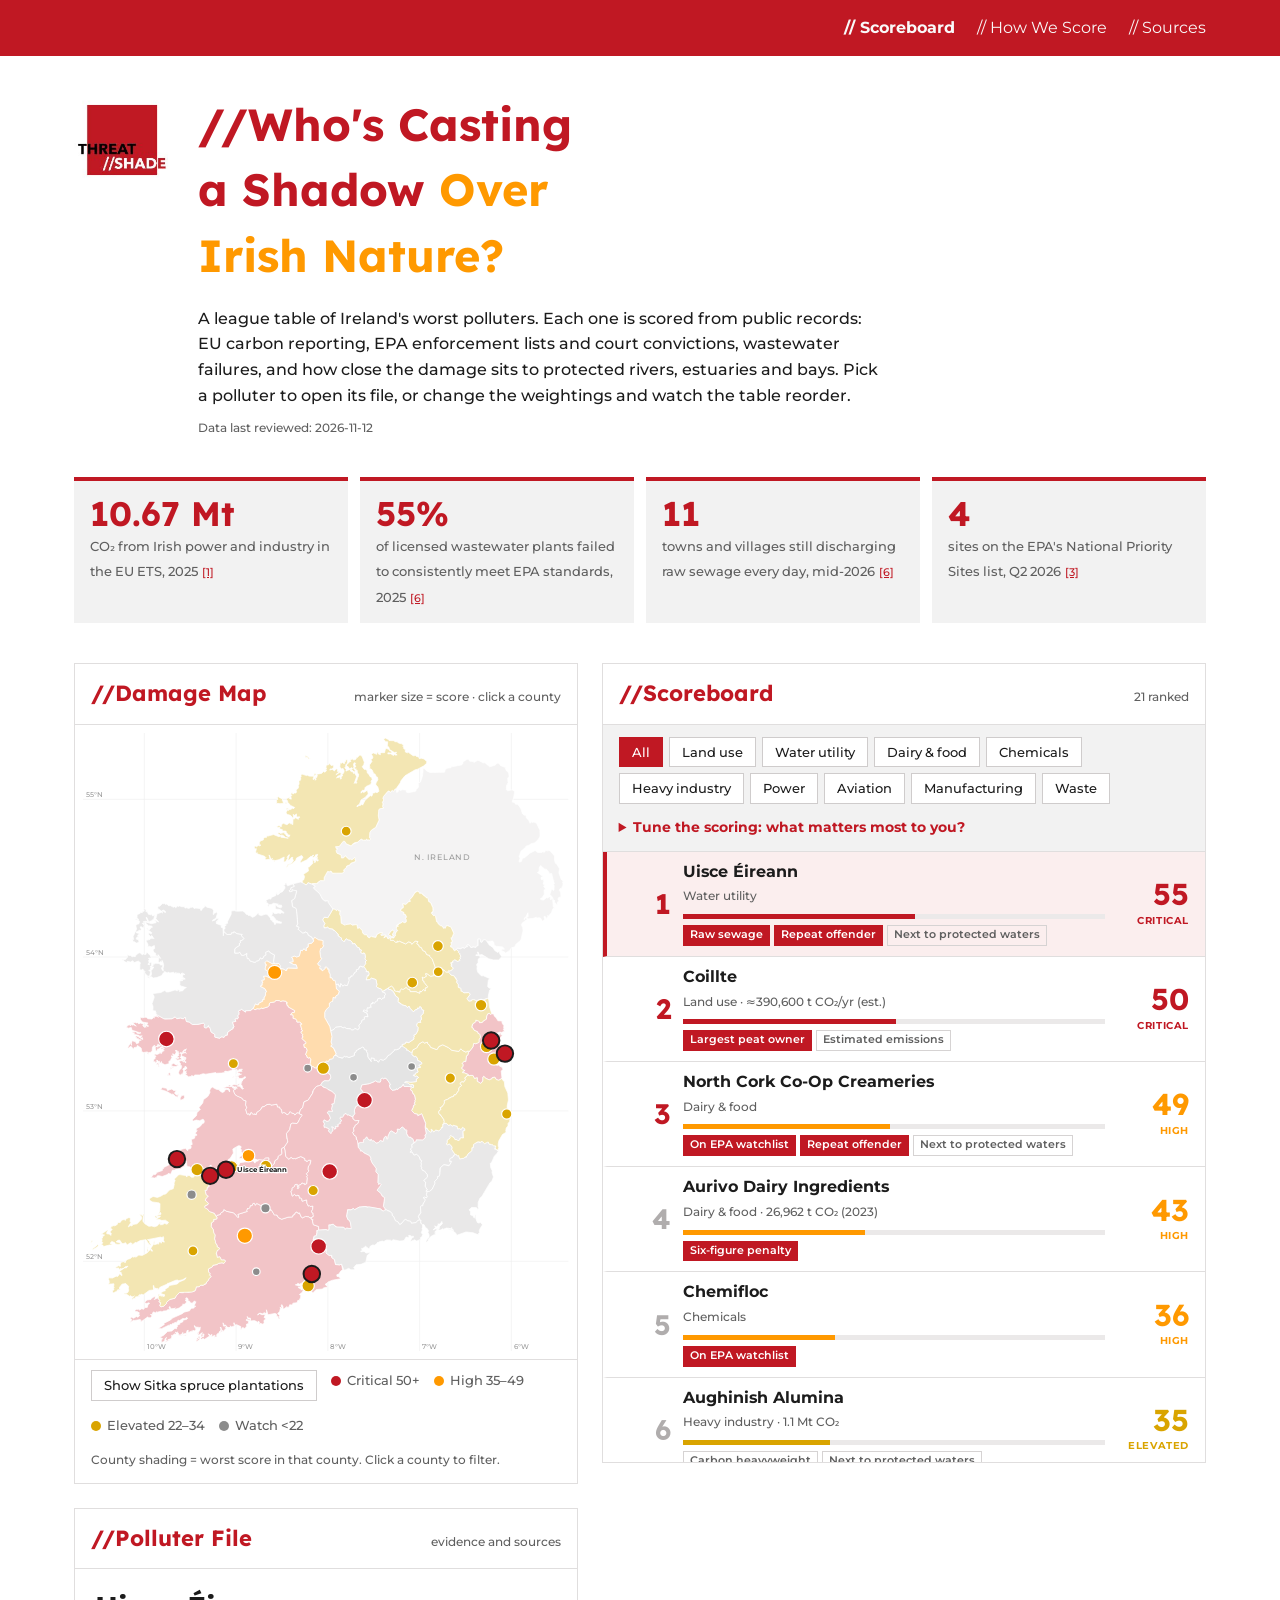
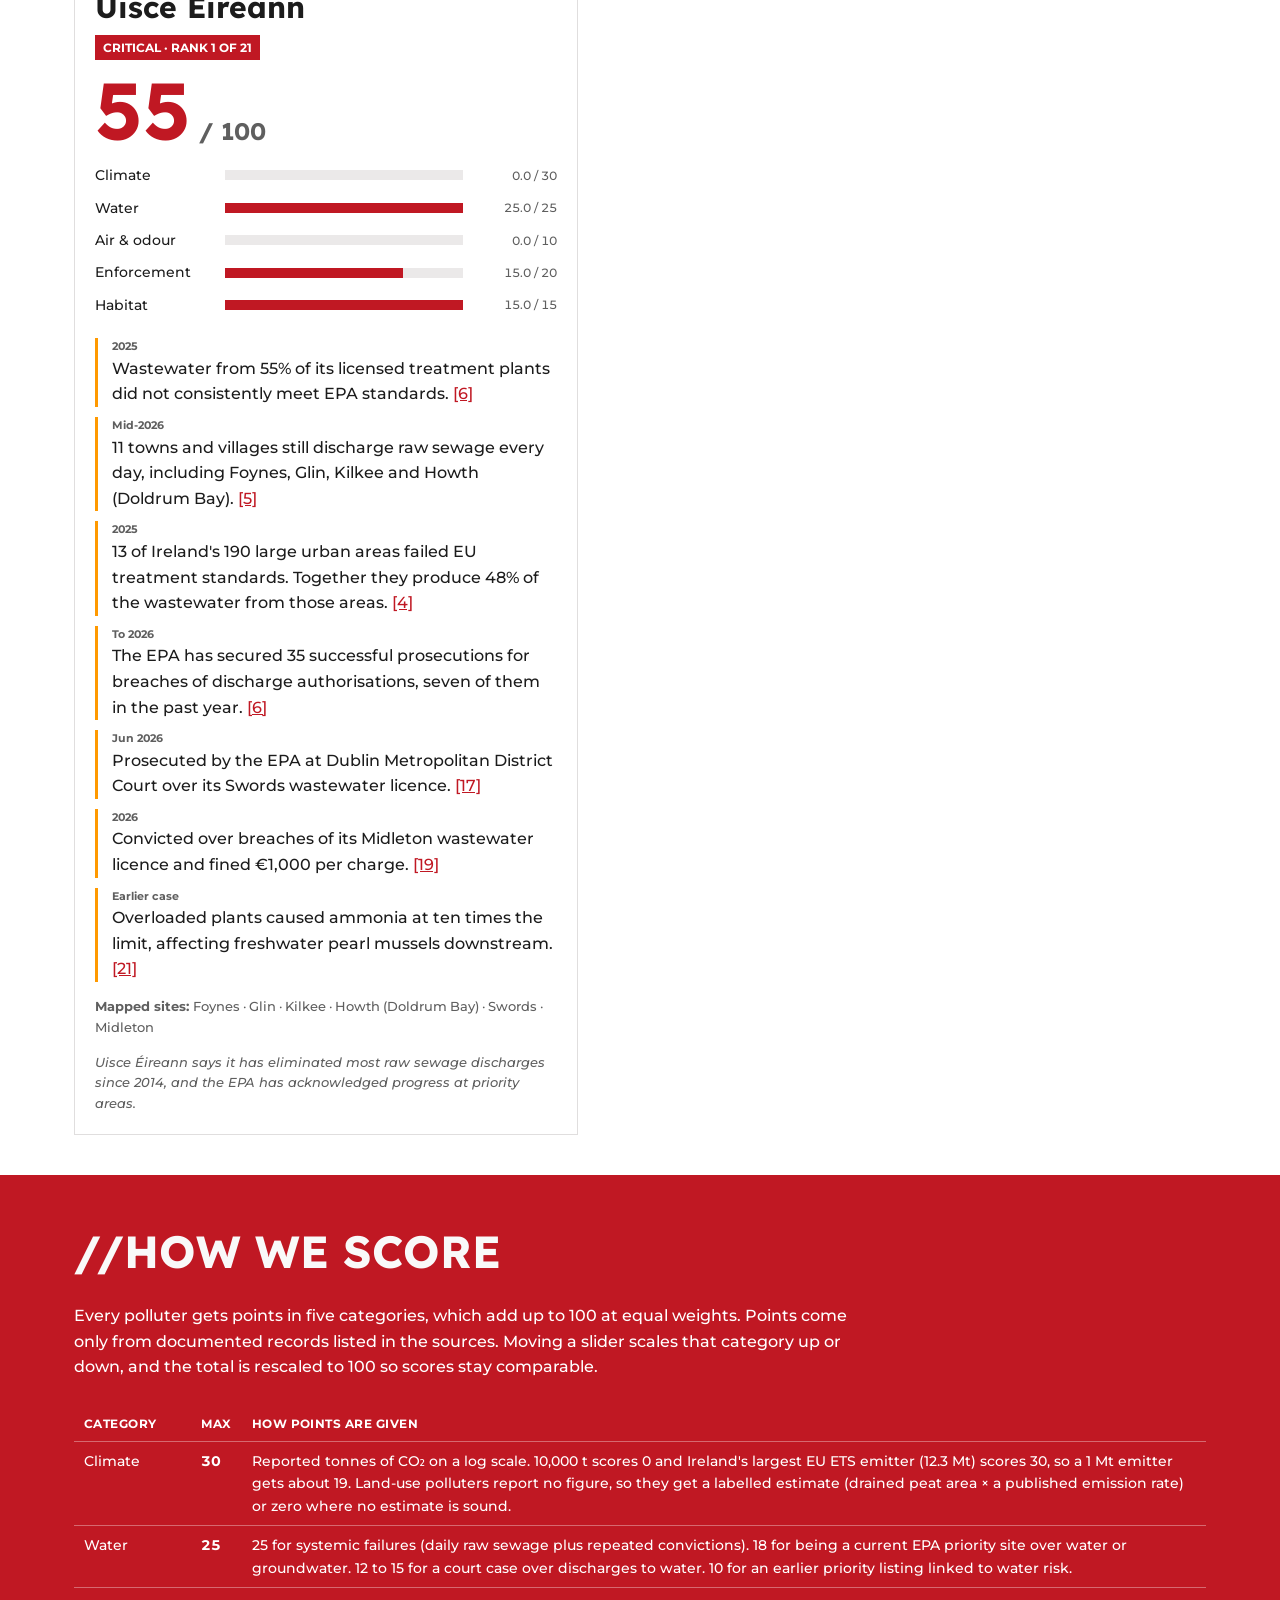
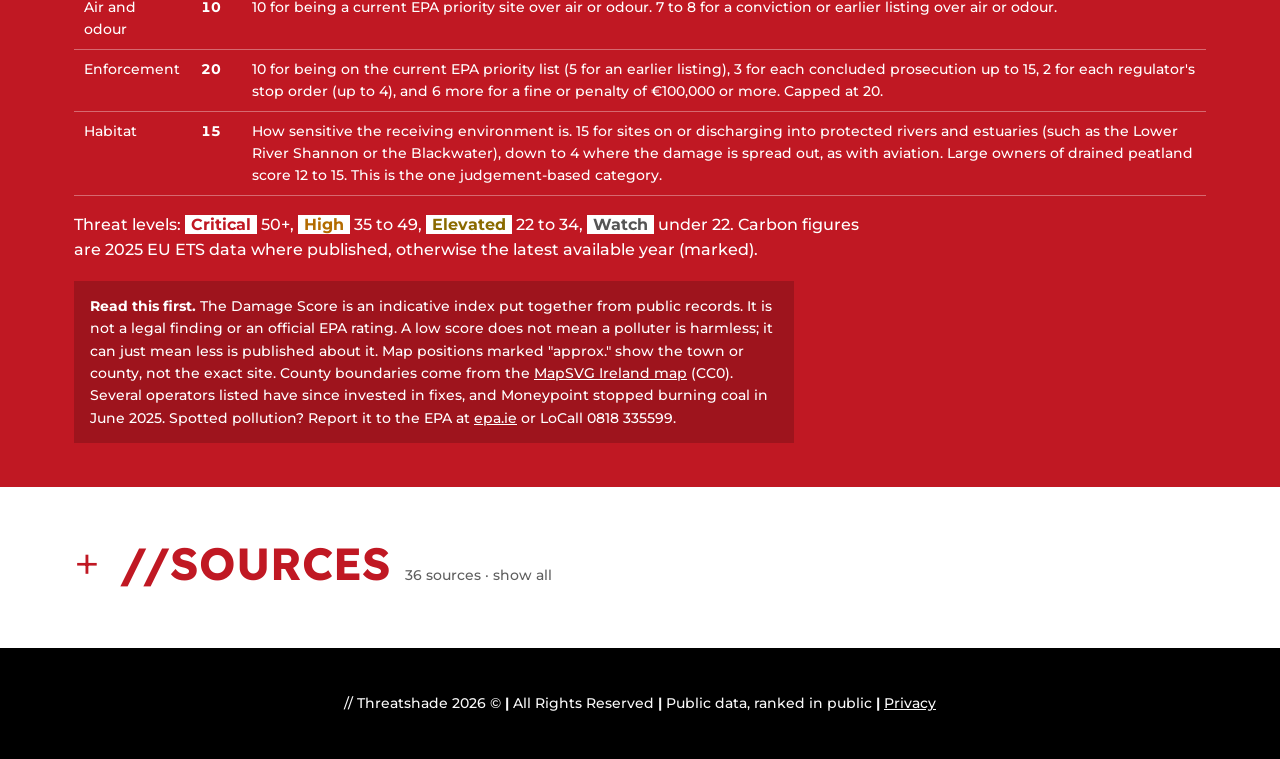
==== site/index.html @ 8ef2bd40 "Add a privacy page and record GitHub security settings privacy.html explains that the site uses no c" ====
<!DOCTYPE html>
<html lang="en">
<head>
<meta charset="utf-8">
<meta name="viewport" content="width=device-width, initial-scale=1">
<title>Threatshade Polluter Scoreboard</title>
<meta name="description" content="A scoreboard and map of Ireland's worst polluters, built from public EPA, EU and court records.">
<meta name="referrer" content="strict-origin-when-cross-origin">
<link rel="icon" href="/favicon.ico" sizes="16x16 32x32 48x48">
<link rel="icon" href="/favicon.svg" type="image/svg+xml">
<link rel="apple-touch-icon" href="/assets/logo.jpg">
<link rel="manifest" href="/site.webmanifest">
<meta name="theme-color" content="#c01823">
<link rel="stylesheet" href="styles.css">
<script src="app.js" defer></script>
</head>
<body>
<header class="top">
  <div class="wrap">
    <nav aria-label="Sections">
      <a class="active" href="#scoreboard">// Scoreboard</a>
      <a href="#method">// How We Score</a>
      <a href="#sources">// Sources</a>
    </nav>
  </div>
</header>

<main>
  <section class="hero wrap">
    <div class="hero-grid">
      <img class="logo" src="assets/logo.jpg" alt="Threatshade logo" width="96" height="96">
      <div>
        <h1>//Who's Casting a Shadow <span class="o">Over Irish Nature?</span></h1>
        <p class="lede">A league table of Ireland's worst polluters. Each one is scored from public records: EU carbon reporting, EPA enforcement lists and court convictions, wastewater failures, and how close the damage sits to protected rivers, estuaries and bays. Pick a polluter to open its file, or change the weightings and watch the table reorder.</p>
        <p class="updated">Data last reviewed: <span id="reviewed">loading…</span></p>
      </div>
    </div>
    <div class="facts">
      <div class="fact"><b>10.67 Mt</b><span>CO₂ from Irish power and industry in the EU ETS, 2025</span> <a href="#src-1">[1]</a></div>
      <div class="fact"><b>55%</b><span>of licensed wastewater plants failed to consistently meet EPA standards, 2025</span> <a href="#src-6">[6]</a></div>
      <div class="fact"><b>11</b><span>towns and villages still discharging raw sewage every day, mid-2026</span> <a href="#src-6">[6]</a></div>
      <div class="fact"><b>4</b><span>sites on the EPA's National Priority Sites list, Q2 2026</span> <a href="#src-3">[3]</a></div>
    </div>
  </section>

  <noscript><div class="wrap noscript">The scoreboard and map need JavaScript. The method and sources below still apply.</div></noscript>

  <section class="app wrap" id="scoreboard" aria-label="Map and scoreboard">
    <div class="leftcol">
      <div class="panel">
        <h2><span>//Damage Map</span><small>marker size = score · click a county</small></h2>
        <div class="mapbox">
          <svg id="map" role="img" aria-label="Map of Ireland showing scored polluter sites"></svg>
          <div class="tooltip" id="tip" role="status"></div>
        </div>
        <div class="legend" id="legend"></div>
        <section class="sitka-about" id="sitka-about" aria-labelledby="sitka-about-h" hidden>
          <h3 id="sitka-about-h">Why Sitka spruce matters</h3>
          <p>Sitka spruce is a North American conifer and Ireland's most planted tree. Native woodland now covers only about 1% of the country. Plantations can still support wildlife, especially when young, mixed or well managed, but research points to these costs:</p>
          <ul>
            <li><b>Fewer native species.</b> A study of 60 Irish forests found native woodlands were generally richer in species, and home to different ones, than plantations. In plantations, species numbers were lowest in the middle of the growing cycle, after the spruce canopy closed. <a href="https://www.ucc.ie/en/media/research/planforbio/pdfs/FORESTBIOFinalProjectReport.pdf" rel="noopener noreferrer">FORESTBIO, UCC and Trinity College Dublin, 2011</a></li>
            <li><b>Rivers.</b> Felling and replanting released sediment and phosphorus into streams, and forests planted on peat lost more acidity to water. <a href="https://www.epa.ie/publications/research/reports/research-169-hydrofor-assessment-of-the-impacts-of-forest-operations-on-the-ecological-quality-of-water.php" rel="noopener noreferrer">EPA HYDROFOR study, Research Report 169, 2016</a></li>
            <li><b>Pearl mussels.</b> Forestry is a significant pressure on 192 of the rivers at risk of failing water quality targets, mostly through fine sediment that smothers the critically endangered freshwater pearl mussel. <a href="https://catchments.ie/wp-content/uploads/2024/05/Impacts-of-Forestry-on-water-quality.pdf" rel="noopener noreferrer">EPA Catchments Unit</a></li>
            <li><b>Hen harriers.</b> Planting conifers on open uplands removes the moorland these birds of prey need; young plantations help briefly, but become unusable once the canopy closes. Breeding pairs fell 8.7% between 2010 and 2015. <a href="https://www.irishtimes.com/news/science/why-planting-trees-could-be-bad-for-ireland-s-hen-harriers-1.3694928" rel="noopener noreferrer">Irish Times, 2018</a></li>
            <li><b>Lost oak woods.</b> 90% of Ireland's protected habitats, woodland included, are in unfavourable condition, with forestry among the pressures. The National Parks and Wildlife Service estimates about 10,000 ha of old sessile oak woodland must be re-established. <a href="https://www.irishtimes.com/environment/2025/12/11/irelands-natural-habitats-decline-further-with-90-officially-in-poor-condition/" rel="noopener noreferrer">Irish Times, 2025</a> · <a href="https://www.farmersjournal.ie/planting-native-trees-on-the-uplands-885062" rel="noopener noreferrer">Farmers Journal, 2025</a></li>
          </ul>
        </section>
      </div>
      <div class="dossier" aria-live="polite">
        <div class="panel">
          <h2><span>//Polluter File</span><small>evidence and sources</small></h2>
          <div class="inner" id="dossier"></div>
        </div>
      </div>
    </div>

    <div class="panel boardpanel">
      <h2><span>//Scoreboard</span><small id="count"></small></h2>
      <div class="controls">
        <div class="chips" id="chips" role="group" aria-label="Filter by sector"></div>
        <div class="chips" id="countyfilter" aria-live="polite"></div>
        <details class="tune">
          <summary>Tune the scoring: what matters most to you?</summary>
          <div class="sliders" id="sliders"></div>
          <button class="reset" id="reset" type="button">Reset to equal weights</button>
        </details>
      </div>
      <ol class="board" id="board" role="listbox" aria-label="Polluters ranked by damage score"></ol>
    </div>
  </section>

  <section class="band" id="method"><div class="wrap">
    <h2 class="sec">//HOW WE SCORE</h2>
    <p>Every polluter gets points in five categories, which add up to 100 at equal weights. Points come only from documented records listed in the sources. Moving a slider scales that category up or down, and the total is rescaled to 100 so scores stay comparable.</p>
    <div class="tablewrap">
    <table class="mtable">
      <thead><tr><th>Category</th><th>Max</th><th>How points are given</th></tr></thead>
      <tbody>
        <tr><td>Climate</td><td>30</td><td>Reported tonnes of CO₂ on a log scale. 10,000 t scores 0 and Ireland's largest EU ETS emitter (12.3 Mt) scores 30, so a 1 Mt emitter gets about 19. Land-use polluters report no figure, so they get a labelled estimate (drained peat area × a published emission rate) or zero where no estimate is sound.</td></tr>
        <tr><td>Water</td><td>25</td><td>25 for systemic failures (daily raw sewage plus repeated convictions). 18 for being a current EPA priority site over water or groundwater. 12 to 15 for a court case over discharges to water. 10 for an earlier priority listing linked to water risk.</td></tr>
        <tr><td>Air and odour</td><td>10</td><td>10 for being a current EPA priority site over air or odour. 7 to 8 for a conviction or earlier listing over air or odour.</td></tr>
        <tr><td>Enforcement</td><td>20</td><td>10 for being on the current EPA priority list (5 for an earlier listing), 3 for each concluded prosecution up to 15, 2 for each regulator's stop order (up to 4), and 6 more for a fine or penalty of €100,000 or more. Capped at 20.</td></tr>
        <tr><td>Habitat</td><td>15</td><td>How sensitive the receiving environment is. 15 for sites on or discharging into protected rivers and estuaries (such as the Lower River Shannon or the Blackwater), down to 4 where the damage is spread out, as with aviation. Large owners of drained peatland score 12 to 15. This is the one judgement-based category.</td></tr>
      </tbody>
    </table>
    </div>
    <p class="tiers">Threat levels: <b class="c-crit">Critical</b> 50+, <b class="c-high">High</b> 35 to 49, <b class="c-elev">Elevated</b> 22 to 34, <b class="c-watch">Watch</b> under 22. Carbon figures are 2025 EU ETS data where published, otherwise the latest available year (marked).</p>
    <div class="disclaimer"><b>Read this first.</b> The Damage Score is an indicative index put together from public records. It is not a legal finding or an official EPA rating. A low score does not mean a polluter is harmless; it can just mean less is published about it. Map positions marked "approx." show the town or county, not the exact site. County boundaries come from the <a href="https://mapsvg.com/maps/ireland/" rel="noopener noreferrer">MapSVG Ireland map</a> (CC0). Several operators listed have since invested in fixes, and Moneypoint stopped burning coal in June 2025. Spotted pollution? Report it to the EPA at <a href="https://www.epa.ie/" rel="noopener noreferrer">epa.ie</a> or LoCall 0818 335599.</div>
  </div></section>

  <section class="wrap sources" id="sources">
    <details class="srcbox" id="srcbox">
      <summary><h2 class="sec">//SOURCES <small id="srccount"></small></h2></summary>
      <ol class="srcs" id="srcs"></ol>
    </details>
  </section>
</main>

<footer>
  <div class="wrap">// Threatshade 2026 © <b>|</b> All Rights Reserved <b>|</b> Public data, ranked in public <b>|</b> <a href="/privacy.html">Privacy</a></div>
</footer>
</body>
</html>
---- site/styles.css ----
@font-face{font-family:"Lexend";font-style:normal;font-weight:400 700;font-display:swap;src:url("assets/fonts/lexend-latin.woff2") format("woff2");unicode-range:U+0000-00FF, U+0131, U+0152-0153, U+02BB-02BC, U+02C6, U+02DA, U+02DC, U+0304, U+0308, U+0329, U+2000-206F, U+20AC, U+2122, U+2191, U+2193, U+2212, U+2215, U+FEFF, U+FFFD}
@font-face{font-family:"Montserrat";font-style:normal;font-weight:400 700;font-display:swap;src:url("assets/fonts/montserrat-latin.woff2") format("woff2");unicode-range:U+0000-00FF, U+0131, U+0152-0153, U+02BB-02BC, U+02C6, U+02DA, U+02DC, U+0304, U+0308, U+0329, U+2000-206F, U+20AC, U+2122, U+2191, U+2193, U+2212, U+2215, U+FEFF, U+FFFD}
@font-face{font-family:"Montserrat";font-style:italic;font-weight:500;font-display:swap;src:url("assets/fonts/montserrat-italic-latin.woff2") format("woff2");unicode-range:U+0000-00FF, U+0131, U+0152-0153, U+02BB-02BC, U+02C6, U+02DA, U+02DC, U+0304, U+0308, U+0329, U+2000-206F, U+20AC, U+2122, U+2191, U+2193, U+2212, U+2215, U+FEFF, U+FFFD}
@font-face{font-family:"Source Code Pro";font-style:normal;font-weight:400 700;font-display:swap;src:url("assets/fonts/sourcecodepro-latin.woff2") format("woff2");unicode-range:U+0000-00FF, U+0131, U+0152-0153, U+02BB-02BC, U+02C6, U+02DA, U+02DC, U+0304, U+0308, U+0329, U+2000-206F, U+20AC, U+2122, U+2191, U+2193, U+2212, U+2215, U+FEFF, U+FFFD}
:root{
  --red:#c01823;
  --orange:#ff9900;
  --text:#1c1c1c;
  --muted:#5f5f5f;
  --paper:#ffffff;
  --soft:#f2f2f2;
  --line:#e0dede;
  --ink:#ffffff;
  --land:#e9e8e8;
  --crit:#c01823; --high:#ff9900; --elev:#d9a400; --watch:#8c8c8c;
  --display:"Lexend", "Montserrat", "Segoe UI", sans-serif;
  --body:"Montserrat", "Segoe UI", system-ui, sans-serif;
  --mono:"Source Code Pro", ui-monospace, Consolas, monospace;
  color-scheme: light;
}
*{box-sizing:border-box}
html,body{margin:0}
body{background:var(--paper);color:var(--text);font-family:var(--body);font-weight:500;font-size:16px;line-height:1.6}
a{color:var(--red)}
a:focus-visible,button:focus-visible,input:focus-visible,[tabindex]:focus-visible,summary:focus-visible{outline:2px solid var(--orange);outline-offset:2px}
h1,h2,h3{text-wrap:balance;margin:0}
.wrap{max-width:1180px;margin:0 auto;padding:0 24px}
.mono{font-family:var(--mono)}
.slash{color:inherit;margin-right:.1em}

header.top{background:var(--red);position:sticky;top:0;z-index:20}
header.top .wrap{display:flex;align-items:center;justify-content:flex-end;gap:16px;min-height:56px;flex-wrap:wrap}
nav{display:flex;gap:22px;flex-wrap:wrap}
nav a{color:#f9f9f9;text-decoration:none;font-family:var(--body);font-weight:400;font-size:16px}
nav a.active{font-weight:700}
nav a:hover{text-decoration:underline}

.hero{padding-block:36px 28px}
.hero-grid{display:grid;grid-template-columns:96px minmax(0,1fr);gap:28px;align-items:start}
.logo{width:96px;height:96px;display:block}
.hero h1{font-family:var(--display);font-weight:700;font-size:clamp(30px,4.2vw,45px);line-height:1.45;color:var(--red);max-width:20ch}
.hero h1 .o{color:var(--orange)}
.hero p.lede{max-width:62ch;margin:18px 0 0}
.facts{display:grid;grid-template-columns:repeat(4,minmax(0,1fr));gap:12px;margin-top:28px}
.fact{background:var(--soft);padding:14px 16px;border-top:4px solid var(--red)}
.fact b{display:block;font-family:var(--display);font-weight:700;font-size:34px;line-height:1.1;color:var(--red);font-variant-numeric:tabular-nums}
.fact span{font-size:13px;color:var(--muted)}
.fact a{font-size:11px}

.app{display:grid;grid-template-columns:minmax(0,5fr) minmax(0,6fr);gap:24px;padding-block:12px 40px;align-items:start}
.leftcol{display:grid;gap:24px}
.boardpanel{position:sticky;top:72px}
ol.board{max-height:calc(100vh - 290px);min-height:420px;overflow-y:auto}
.panel{background:var(--paper);border:1px solid var(--line)}
.panel h2{font-family:var(--display);font-size:22px;font-weight:700;color:var(--red);padding:12px 16px;border-bottom:1px solid var(--line);display:flex;justify-content:space-between;align-items:baseline;gap:8px}
.panel h2 small{color:var(--muted);font-family:var(--body);font-weight:500;font-size:12px}

.mapbox{position:relative;padding:8px;background:var(--paper)}
#map{width:100%;height:auto;display:block}
#map .sea-grid line{stroke:#efefef;stroke-width:.8}
#map .grid-label{fill:#9a9a9a;font-family:var(--body);font-size:9px}
#map .ni-label{fill:#9a9a9a;font-family:var(--body);font-size:10px;letter-spacing:.1em}
.marker{cursor:pointer}
.marker circle.dot{stroke:#fff;stroke-width:1.5}
.marker circle.ring{fill:none;stroke-width:1.5;opacity:0;transform-box:fill-box;transform-origin:center}
.marker.crit circle.ring{animation:pulse 2.4s ease-out infinite}
.marker.dim{opacity:.18}
.marker.sel circle.dot{stroke:var(--text);stroke-width:2.5}
.marker text{fill:var(--text);font-family:var(--body);font-weight:700;font-size:9px;pointer-events:none;paint-order:stroke;stroke:#fff;stroke-width:3px}
@keyframes pulse{0%{opacity:.9;transform:scale(1)}100%{opacity:0;transform:scale(2.6)}}
.legend{display:flex;flex-wrap:wrap;gap:14px;padding:10px 16px 14px;font-size:13px;color:var(--muted);border-top:1px solid var(--line)}
.legend i{display:inline-block;width:10px;height:10px;border-radius:50%;margin-right:6px;vertical-align:-1px}
.tooltip{position:absolute;pointer-events:none;background:#fff;border:1px solid var(--line);box-shadow:0 2px 8px rgba(0,0,0,.12);padding:6px 9px;font-size:13px;max-width:240px;opacity:0;transition:opacity .15s}

.controls{padding:12px 16px;border-bottom:1px solid var(--line);display:grid;gap:12px;background:var(--soft)}
.chips{display:flex;flex-wrap:wrap;gap:6px}
.chip{font:inherit;font-size:13px;background:#fff;color:var(--text);border:1px solid #cfcccc;padding:4px 12px;cursor:pointer}
.chip[aria-pressed="true"]{background:var(--red);color:#fff;border-color:var(--red)}
.chip:hover{border-color:var(--red)}
details.tune summary{cursor:pointer;font-weight:700;font-size:14px;color:var(--red)}
.sliders{display:grid;grid-template-columns:repeat(auto-fit,minmax(200px,1fr));gap:10px 20px;margin-top:10px}
.sliders label{display:grid;grid-template-columns:1fr auto;gap:2px 8px;font-size:13px;align-items:center}
.sliders output{color:var(--muted);font-variant-numeric:tabular-nums}
.sliders input{grid-column:1/-1;accent-color:var(--red);width:100%}
.reset{font:inherit;font-size:12px;background:none;border:0;color:var(--muted);text-decoration:underline;cursor:pointer;padding:0;justify-self:start}

ol.board{list-style:none;margin:0;padding:0;position:relative}
.row{display:grid;grid-template-columns:48px minmax(0,1fr) 72px;gap:12px;align-items:center;padding:10px 16px;border-bottom:1px solid var(--line);cursor:pointer;border-left:4px solid transparent;background:#fff}
.row:hover{background:#faf6f6}
.row[aria-selected="true"]{background:#fbeeee;border-left-color:var(--red)}
.rank{font-family:var(--display);font-weight:700;font-size:28px;line-height:1;color:#b0adad;font-variant-numeric:tabular-nums;text-align:right}
.row:nth-child(-n+3) .rank{color:var(--red)}
.who b{display:block;font-size:16px;line-height:1.3;font-weight:700}
.who .meta{font-size:12px;color:var(--muted)}
.bar{height:5px;background:#ebe9e9;margin-top:6px;overflow:hidden}
.bar>span{display:block;height:100%;transition:width .5s}
.badges{display:flex;flex-wrap:wrap;gap:4px;margin-top:6px}
.badge{font-size:10.5px;font-weight:600;padding:1px 6px;border:1px solid #d6d3d3;color:var(--muted);white-space:nowrap}
.badge.hot{border-color:var(--red);color:#fff;background:var(--red)}
.score{text-align:right}
.score b{font-family:var(--display);font-weight:700;font-size:30px;line-height:1;font-variant-numeric:tabular-nums}
.score small{display:block;font-size:10px;font-weight:700;text-transform:uppercase;letter-spacing:.06em}
.empty{padding:20px 16px;color:var(--muted)}

.dossier .inner{display:grid;gap:22px;padding:20px}
.dossier h3{font-family:var(--display);font-weight:700;font-size:30px;line-height:1.2;color:var(--text)}
.tier{display:inline-block;font-size:12px;font-weight:700;padding:3px 8px;color:#fff;margin:10px 0}
.big{font-family:var(--display);font-weight:700;font-size:80px;line-height:1;font-variant-numeric:tabular-nums}
.big small{font-size:24px;color:var(--muted)}
.cats{display:grid;gap:10px;margin-top:14px}
.cat{display:grid;grid-template-columns:120px minmax(0,1fr) 84px;gap:10px;align-items:center;font-size:14px}
.cat .track{height:10px;background:#ebe9e9;overflow:hidden}
.cat .track span{display:block;height:100%;background:var(--red);transition:width .5s}
.cat .v{font-size:12px;color:var(--muted);text-align:right;white-space:nowrap;font-variant-numeric:tabular-nums}
.evidence{margin:0;padding:0;list-style:none;display:grid;gap:10px}
.evidence li{padding-left:14px;border-left:3px solid var(--orange)}
.evidence .d{font-size:11px;font-weight:700;color:var(--muted);display:block}
.sites{font-size:13px;color:var(--muted);margin-top:14px}
.note{font-size:13px;color:var(--muted);margin-top:14px;font-style:italic}

.band{background:var(--red);color:#fff;padding-block:40px 44px}
.band h2.sec{color:#f9f9f9}
.band a{color:#fff}
.band p{max-width:72ch}
section h2.sec{font-family:var(--display);font-weight:700;font-size:clamp(30px,4vw,45px);color:var(--red);margin-bottom:16px}
.mtable{width:100%;border-collapse:collapse;font-size:14px;margin-top:10px}
.mtable th,.mtable td{border-bottom:1px solid rgba(255,255,255,.35);padding:8px 10px;text-align:left;vertical-align:top}
.mtable th{font-size:12px;font-weight:700;text-transform:uppercase;letter-spacing:.04em}
.mtable td:nth-child(2){font-variant-numeric:tabular-nums;font-weight:700}
.tablewrap{overflow-x:auto}
.tiers b{background:#fff;padding:0 6px}
.disclaimer{background:rgba(0,0,0,.18);padding:14px 16px;font-size:14px;max-width:80ch;margin-top:18px}
section.sources{padding-block:40px 48px}
ol.srcs{columns:2;column-gap:32px;font-size:14px;padding-left:22px}
ol.srcs li{break-inside:avoid;margin-bottom:6px}
footer{background:#000;color:#f9f9f9;padding:44px 0;font-size:14px;text-align:center}
footer a{color:#f9f9f9}
.back-to-board{display:none}
@media (max-width:980px){
  .app{grid-template-columns:1fr}
  .leftcol{display:contents}
  .leftcol > .panel{order:1}
  .boardpanel{order:2}
  .dossier{order:3;scroll-margin-top:64px}
  .back-to-board{display:block;justify-self:start;font:inherit;font-size:14px;font-weight:600;color:var(--red);background:none;border:0;padding:10px 0;cursor:pointer}
  .boardpanel{position:static}
  ol.board{max-height:none}
  .facts{grid-template-columns:repeat(2,minmax(0,1fr))}
  ol.srcs{columns:1}
}
@media (max-width:560px){
  .hero-grid{grid-template-columns:1fr;gap:16px}
  .logo{width:72px;height:72px}
  .row{grid-template-columns:32px minmax(0,1fr) 56px;gap:8px;padding:10px 12px}
  .rank,.score b{font-size:24px}
  .cat{grid-template-columns:100px minmax(0,1fr) 78px}
  .big{font-size:64px}
  .wrap{padding:0 16px}
  header.top .wrap{min-height:48px;justify-content:center}
  nav{gap:14px;flex-wrap:nowrap}
  nav a{font-size:14px;padding:12px 0;white-space:nowrap}
  .hero{padding-block:24px 20px}
  .facts{gap:8px;margin-top:20px}
  .fact{padding:12px}
  .fact b{font-size:26px}
  .chip{padding:9px 12px;min-height:40px}
  .chips{gap:8px}
  .reset{padding:10px 0}
  .sitka-about{padding:4px 12px 14px}
  .panel h2{font-size:19px;flex-wrap:wrap}
}
@media (prefers-reduced-motion:reduce){*{animation:none!important;transition:none!important}}

.c-crit{color:var(--crit)} .c-high{color:var(--high)} .c-elev{color:var(--elev)} .c-watch{color:var(--watch)}
.bg-crit{background:var(--crit)} .bg-high{background:var(--high)} .bg-elev{background:var(--elev)} .bg-watch{background:var(--watch)}
.tiers .c-high{color:#b36b00} .tiers .c-elev{color:#8a6a00} .tiers .c-watch{color:#555}
.weight-tag{color:var(--muted);font-size:11px;margin-left:4px}
.updated{font-size:12px;color:var(--muted);margin-top:10px}
.noscript{background:var(--soft);padding:16px;border-left:4px solid var(--red)}

#map .county{fill:var(--land);stroke:#fff;stroke-width:.9;stroke-linejoin:round;cursor:pointer;transition:fill .3s}
#map .county:hover,#map .county:focus-visible{fill:#d9d6d6;outline:none}
#map .county.ni{fill:#f4f3f3;cursor:default}
#map .county.heat-crit{fill:#f2c4c7} #map .county.heat-high{fill:#ffdcae} #map .county.heat-elev{fill:#f3e6b3} #map .county.heat-watch{fill:#e4e4e4}
#map .county.heat-crit:hover{fill:#eba8ad} #map .county.heat-high:hover{fill:#ffcc8a} #map .county.heat-elev:hover{fill:#ecda93}
#map .county.active{stroke:var(--red);stroke-width:2.2}
#map .county:focus-visible{stroke:var(--orange);stroke-width:2.2}
.legend-note{flex-basis:100%;font-size:12px}
.county-chip{background:var(--text);color:#fff;border-color:var(--text)}
#countyfilter:empty{display:none}
#map .sitka{display:none;pointer-events:none}
#map .sitka.on{display:inline}
#map .sitka rect,.sitka-swatches i.sw{fill:#1f6b3a;background:#1f6b3a}
#map .sitka .s1{fill-opacity:.22} .sitka-swatches .s1{opacity:.22}
#map .sitka .s2{fill-opacity:.38} .sitka-swatches .s2{opacity:.38}
#map .sitka .s3{fill-opacity:.55} .sitka-swatches .s3{opacity:.55}
#map .sitka .s4{fill-opacity:.72} .sitka-swatches .s4{opacity:.72}
#map .sitka .s5{fill-opacity:.88} .sitka-swatches .s5{opacity:.88}
.sitka-toggle[aria-pressed="true"]{background:#1f6b3a;color:#fff;border-color:#1f6b3a}
.sitka-key{flex-basis:100%;font-size:12px}
.sitka-key[hidden]{display:none}
.sitka-key p{margin:6px 0 0}
.sitka-swatches{display:flex;flex-wrap:wrap;gap:10px;align-items:center}
.sitka-swatches i.sw{display:inline-block;width:12px;height:12px;border-radius:0;margin-right:5px;vertical-align:-2px}
.sitka-about{padding:4px 16px 16px;font-size:13px;border-top:1px solid var(--line)}
.sitka-about[hidden]{display:none}
.sitka-about h3{font-family:var(--display);color:#1f6b3a;font-size:16px;margin:12px 0 6px}
.sitka-about p{margin:0 0 8px}
.sitka-about ul{margin:0;padding-left:18px}
.sitka-about li{margin:0 0 8px}
.sitka-about a{color:#1f6b3a}
.srcbox > summary{list-style:none;cursor:pointer}
.srcbox > summary::-webkit-details-marker{display:none}
.srcbox > summary h2.sec{display:flex;flex-wrap:wrap;align-items:baseline;gap:6px 14px;margin-bottom:0}
.srcbox > summary h2.sec::after{content:"+";order:-1;display:inline-block;width:.7em;font-family:var(--body);font-weight:400}
.srcbox[open] > summary h2.sec::after{content:"–"}
.srcbox > summary small{font-family:var(--body);font-size:14px;font-weight:500;color:var(--muted)}
.srcbox[open] > summary small{visibility:hidden}
.srcbox > summary:focus-visible{outline:2px solid var(--orange);outline-offset:4px}
.srcbox[open] ol.srcs{margin-top:16px}
ol.srcs li.hit{background:#fff3cd;outline:4px solid #fff3cd}
.prose{max-width:760px;padding-block:36px 56px}
.prose h1{font-family:var(--display);font-weight:700;font-size:clamp(30px,4vw,45px);color:var(--red);line-height:1.3}
.prose h2{font-family:var(--display);font-weight:700;font-size:22px;color:var(--red);margin:28px 0 8px}
.prose p,.prose li{max-width:68ch}
.prose ul{padding-left:20px}
.prose li{margin-bottom:6px}
.prose a{color:var(--red)}
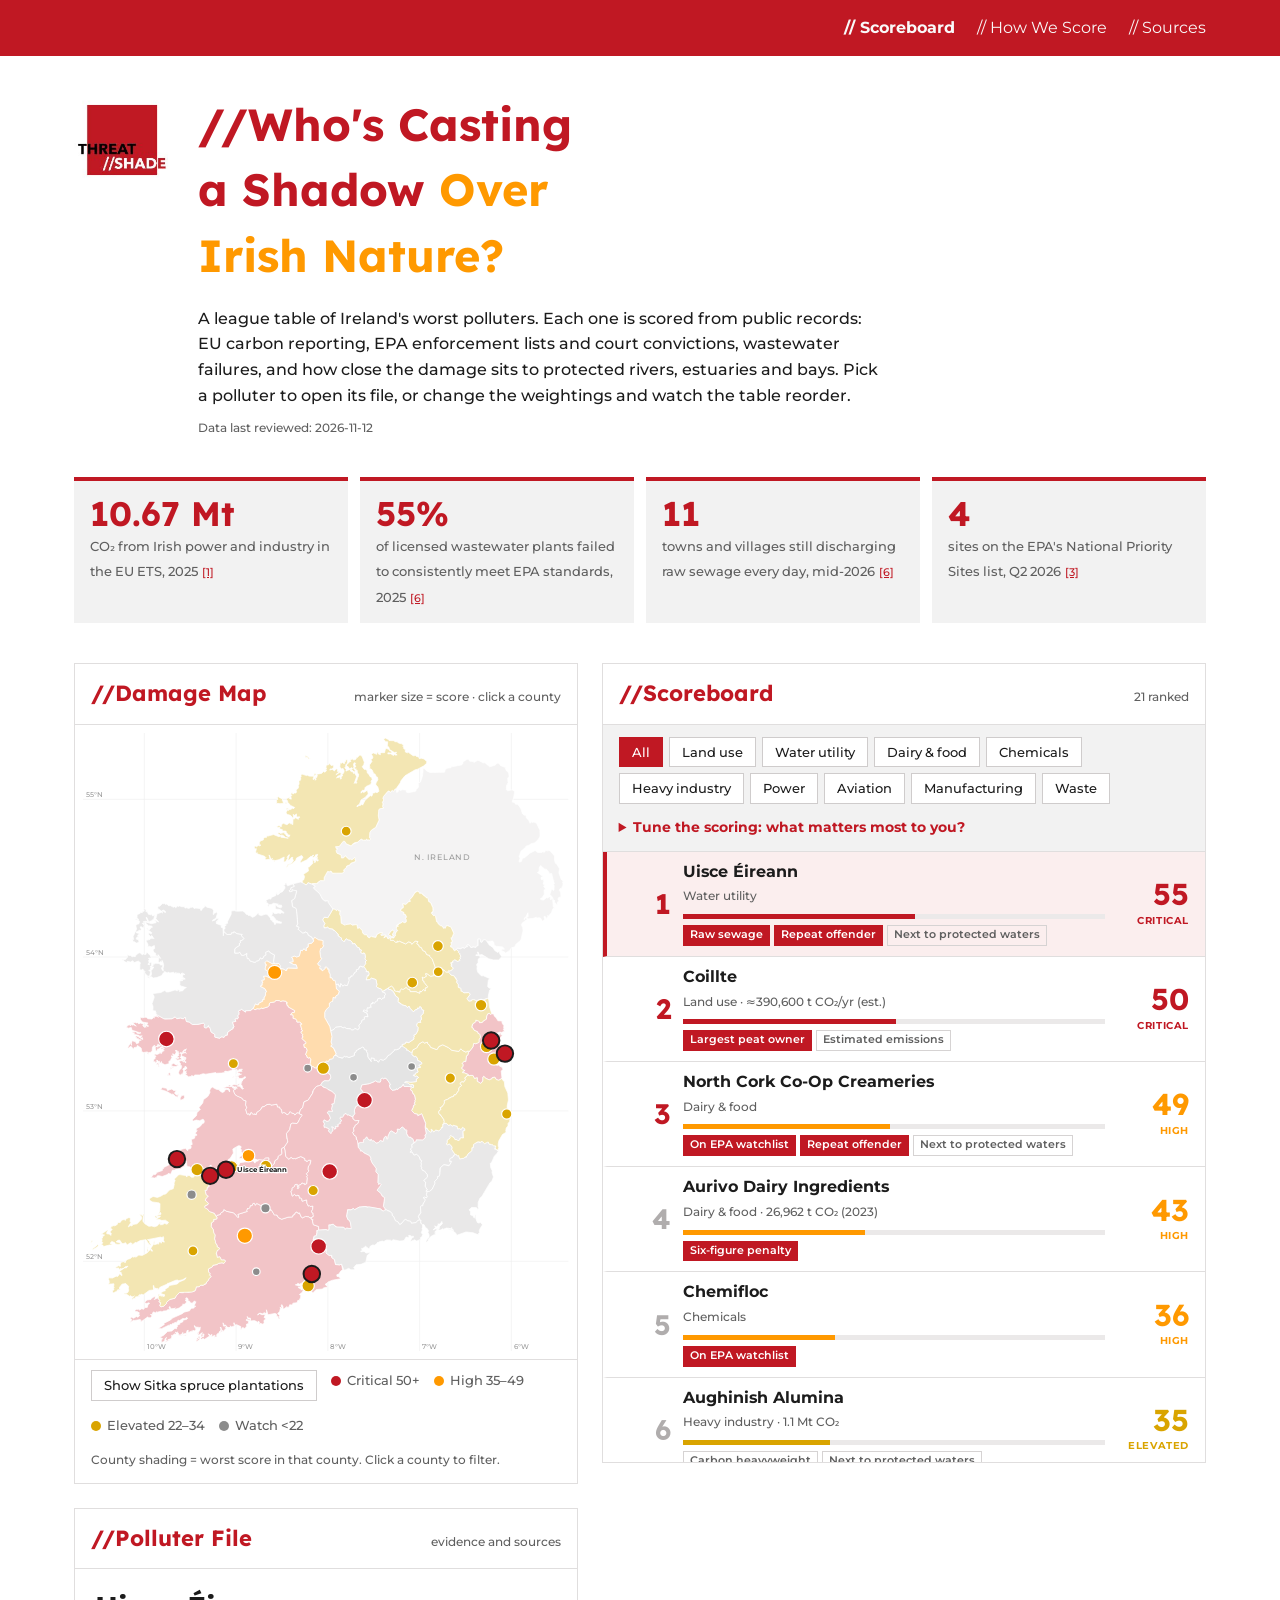
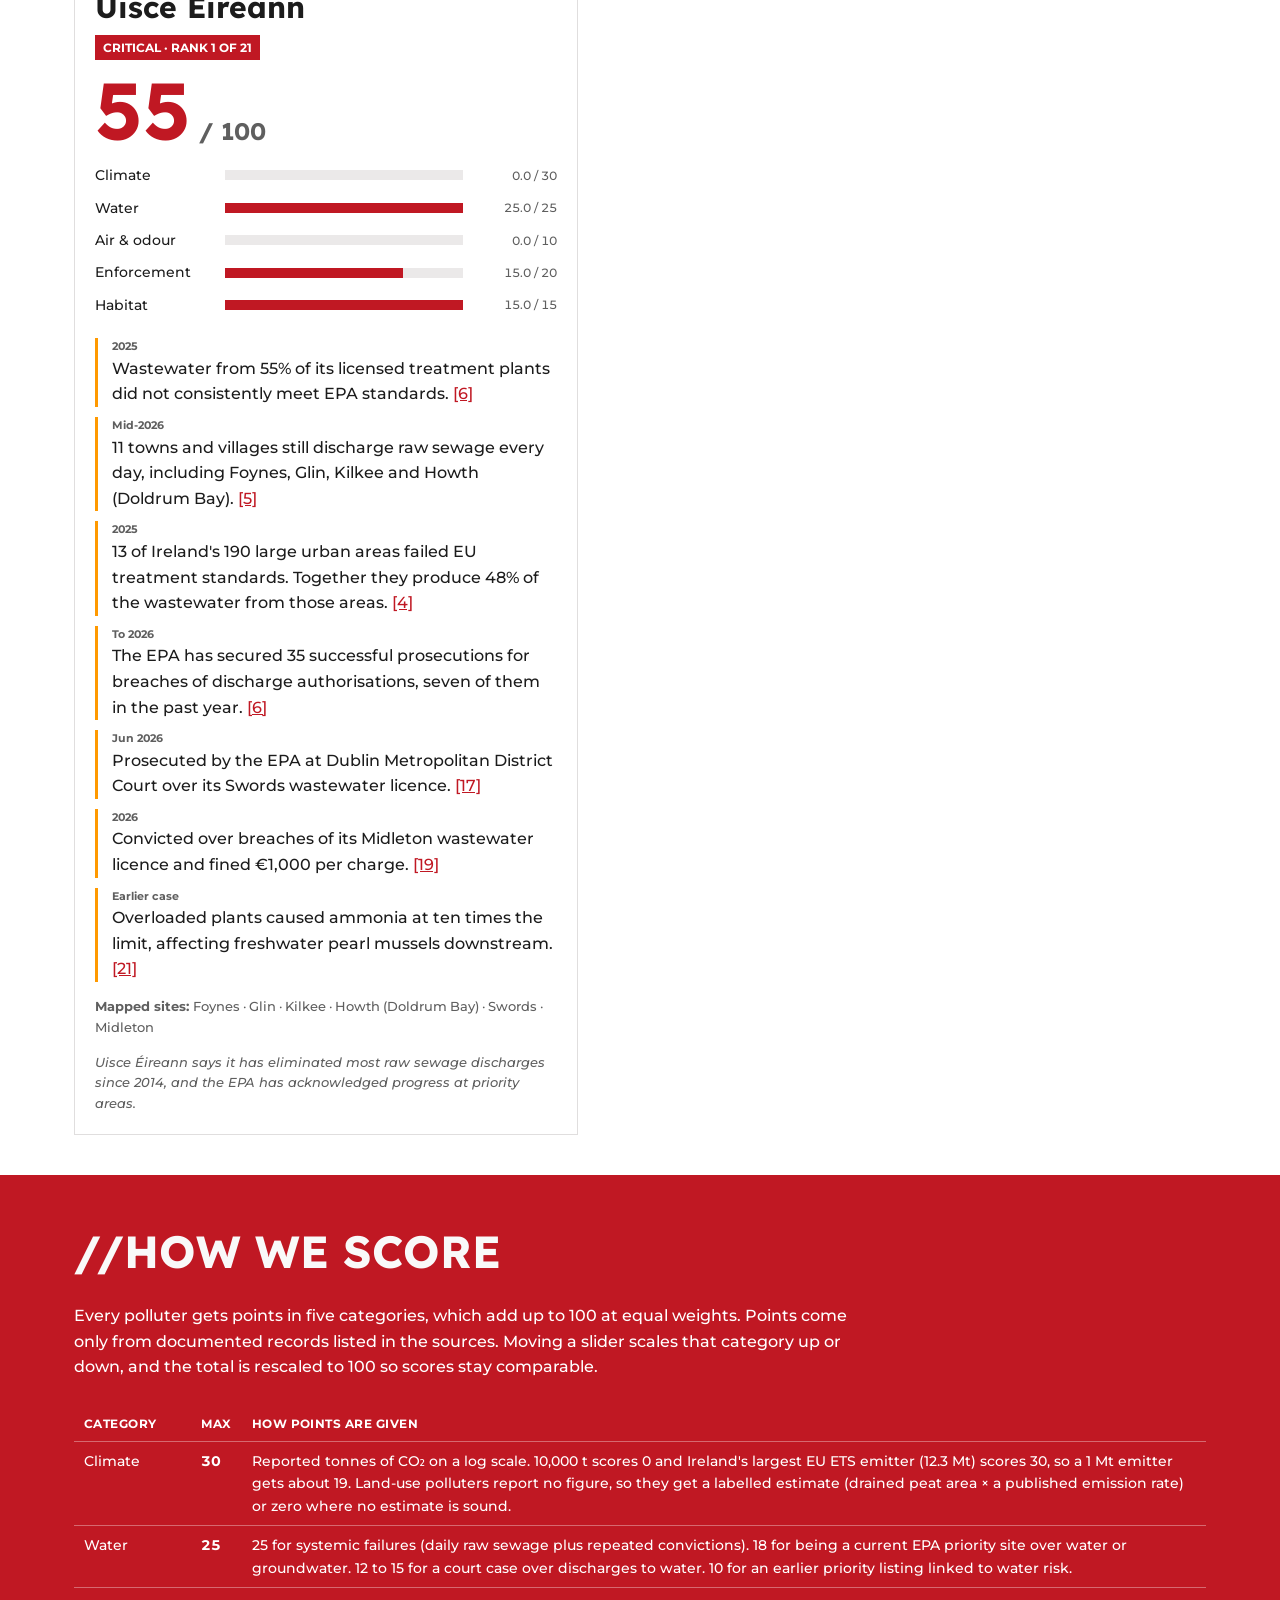
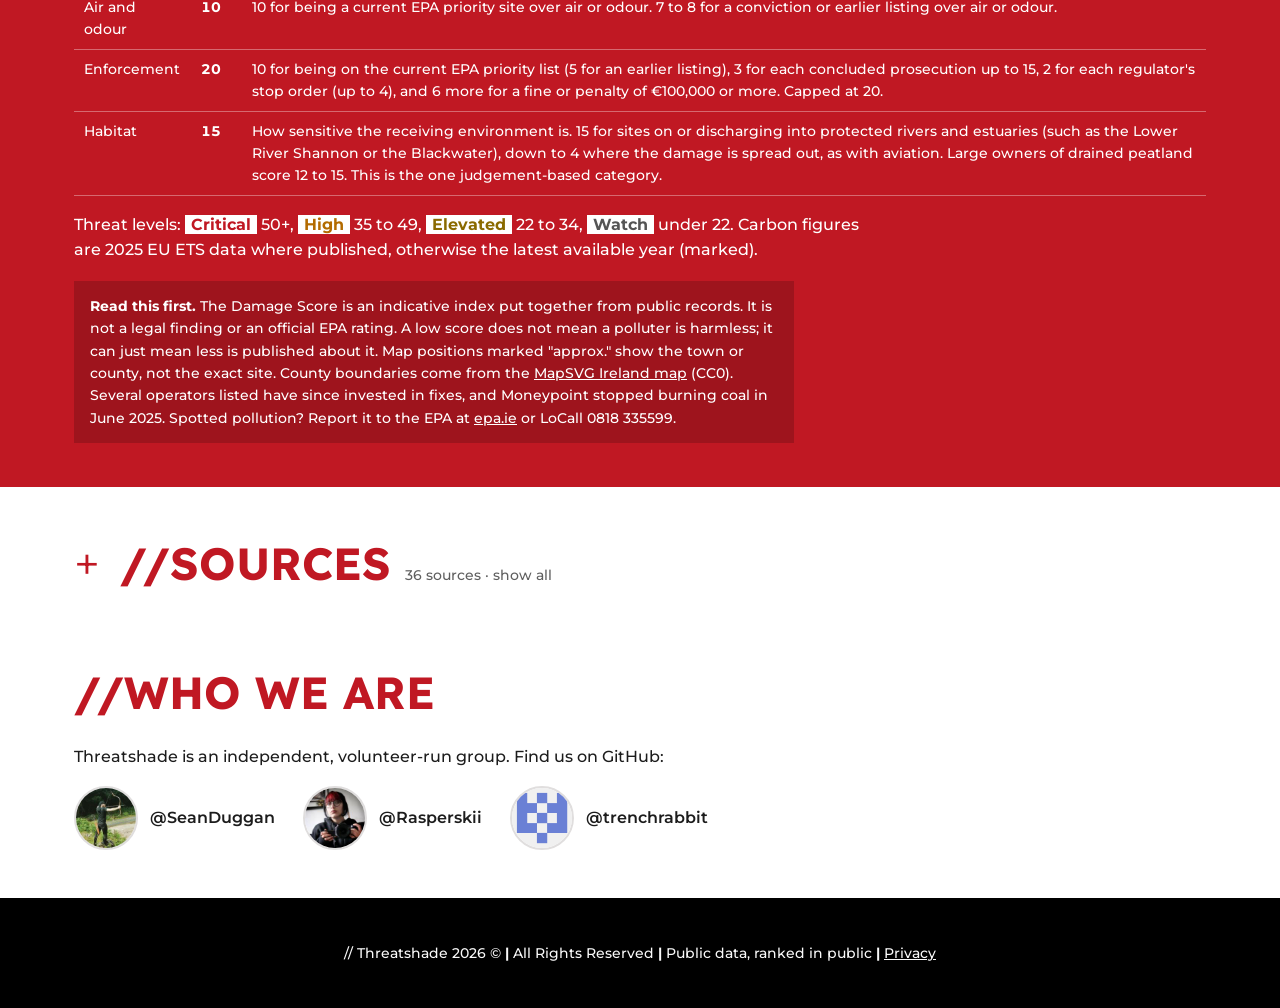
==== commit bd7d955f: "Add private forests to the Sitka overlay, a team section and CODEOWNERS by role Sitka overlay: now c" ====
--- a/site/index.html
+++ b/site/index.html
@@ -114,6 +114,16 @@
       <ol class="srcs" id="srcs"></ol>
     </details>
   </section>
+
+  <section class="wrap team" id="team">
+    <h2 class="sec">//WHO WE ARE</h2>
+    <p>Threatshade is an independent, volunteer-run group. Find us on GitHub:</p>
+    <ul class="team-list">
+      <li><a href="https://github.com/SeanDuggan" rel="noopener noreferrer"><img src="assets/team/seanduggan.jpg" alt="" width="64" height="64" loading="lazy"><span>@SeanDuggan</span></a></li>
+      <li><a href="https://github.com/Rasperskii" rel="noopener noreferrer"><img src="assets/team/rasperskii.jpg" alt="" width="64" height="64" loading="lazy"><span>@Rasperskii</span></a></li>
+      <li><a href="https://github.com/trenchrabbit" rel="noopener noreferrer"><img src="assets/team/trenchrabbit.png" alt="" width="64" height="64" loading="lazy"><span>@trenchrabbit</span></a></li>
+    </ul>
+  </section>
 </main>
 
 <footer>
--- a/site/styles.css
+++ b/site/styles.css
@@ -226,3 +226,9 @@
 .prose ul{padding-left:20px}
 .prose li{margin-bottom:6px}
 .prose a{color:var(--red)}
+section.team{padding-block:8px 48px}
+section.team p{margin:0 0 16px}
+.team-list{list-style:none;margin:0;padding:0;display:flex;flex-wrap:wrap;gap:16px 28px}
+.team-list a{display:flex;align-items:center;gap:12px;color:var(--text);text-decoration:none;font-weight:600;min-height:44px}
+.team-list a:hover span,.team-list a:focus-visible span{text-decoration:underline;color:var(--red)}
+.team-list img{width:64px;height:64px;border-radius:50%;object-fit:cover;background:var(--soft);border:2px solid var(--line)}
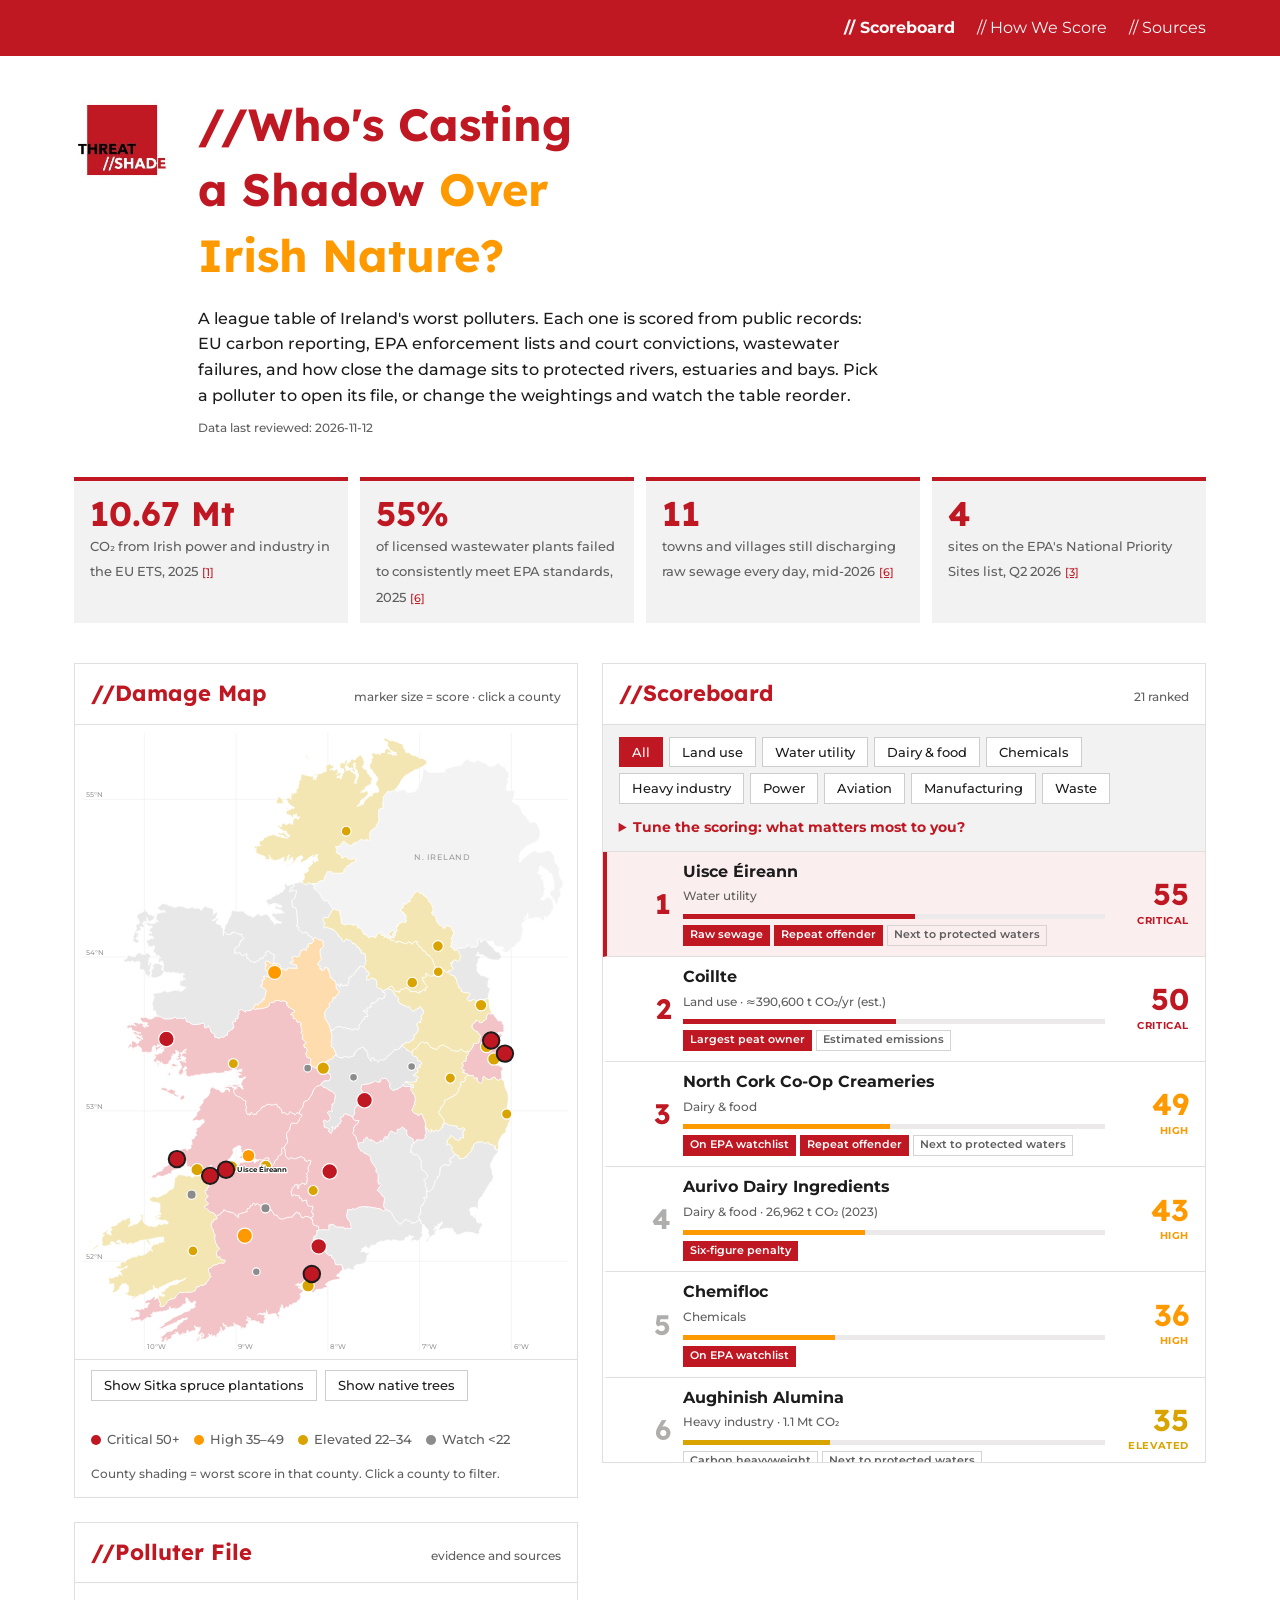
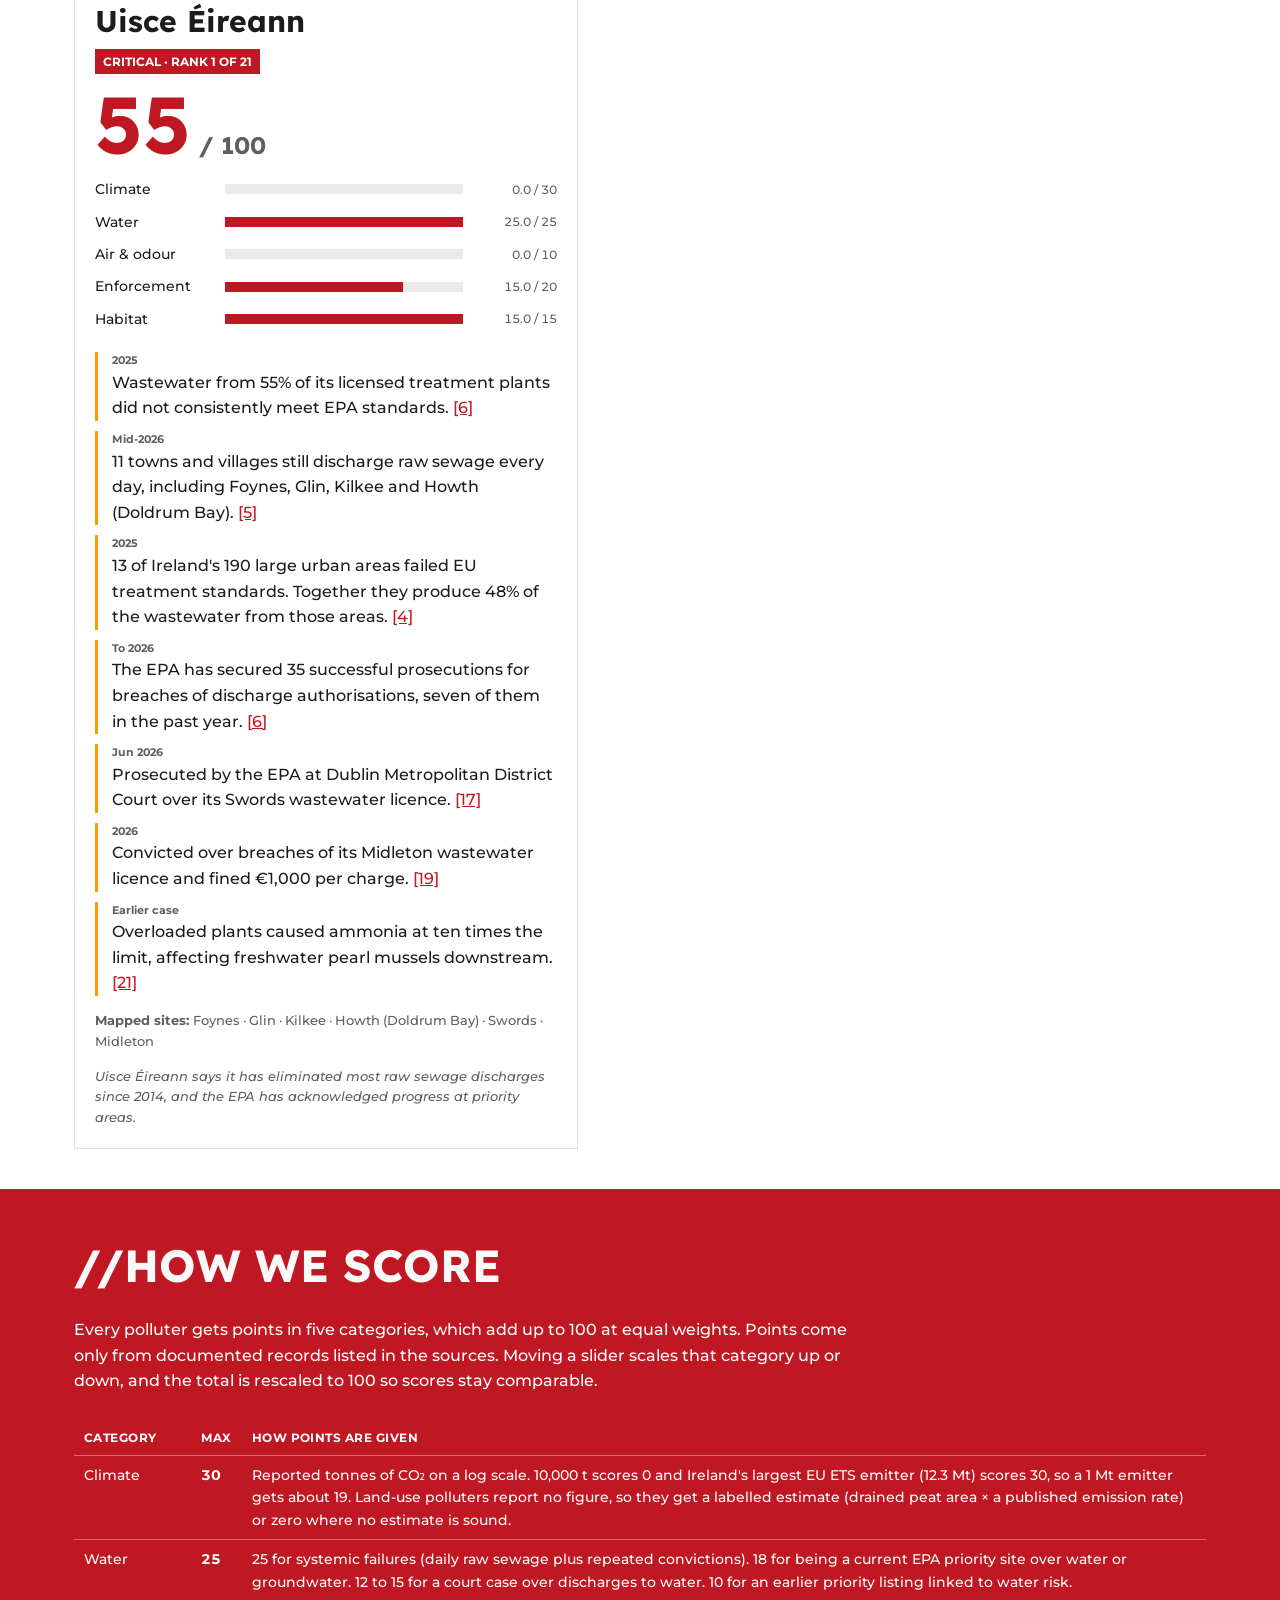
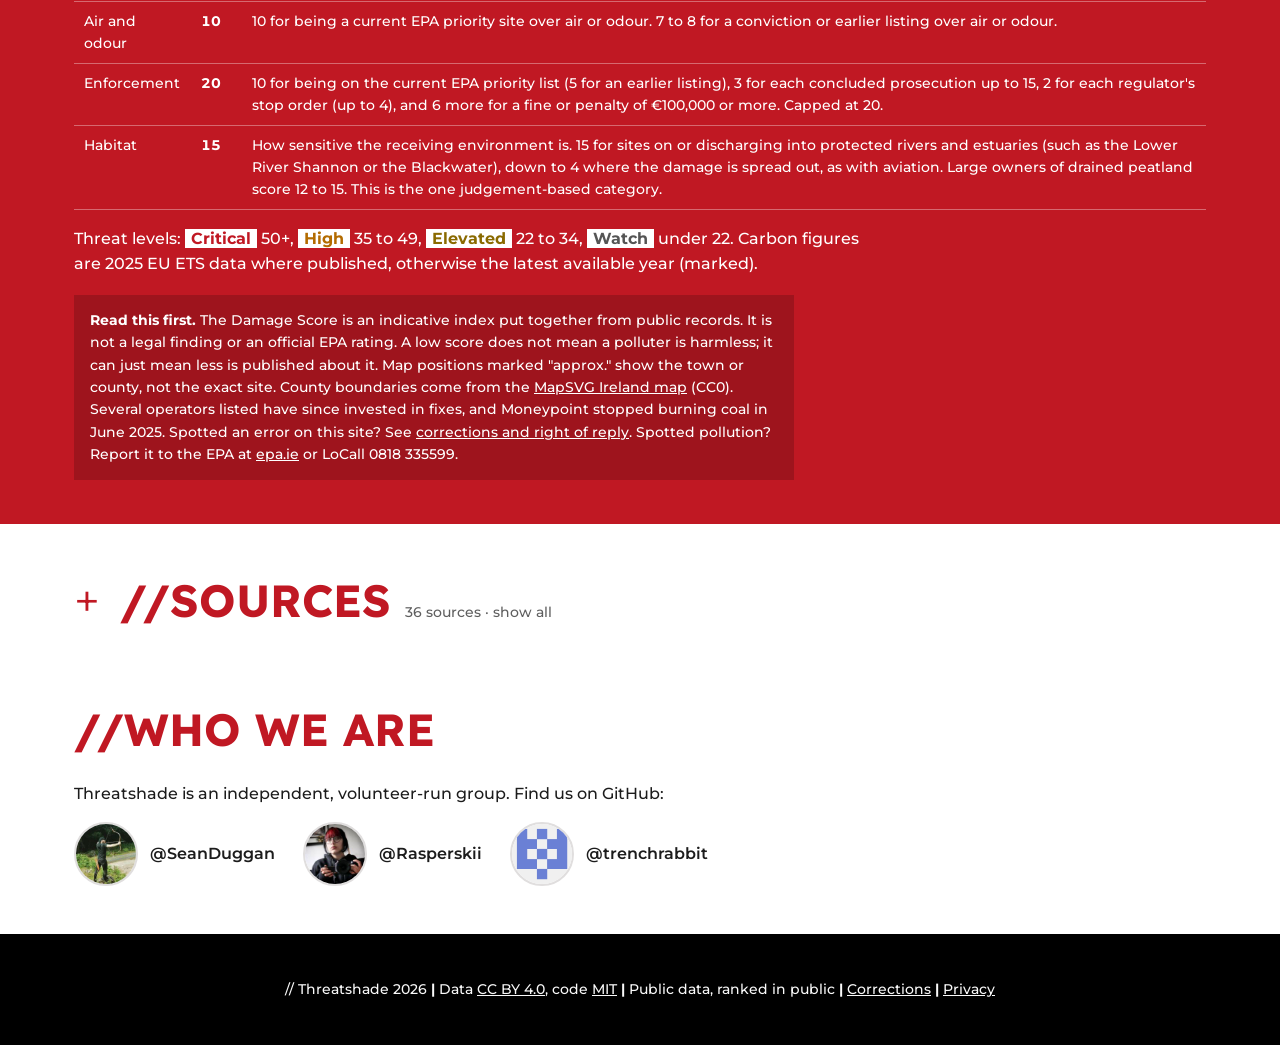
==== commit 15b0d301: "Add licences, a corrections and right-of-reply page, and a claims register generator Licences: MIT f" ====
--- a/site/index.html
+++ b/site/index.html
@@ -105,7 +105,7 @@
     </table>
     </div>
     <p class="tiers">Threat levels: <b class="c-crit">Critical</b> 50+, <b class="c-high">High</b> 35 to 49, <b class="c-elev">Elevated</b> 22 to 34, <b class="c-watch">Watch</b> under 22. Carbon figures are 2025 EU ETS data where published, otherwise the latest available year (marked).</p>
-    <div class="disclaimer"><b>Read this first.</b> The Damage Score is an indicative index put together from public records. It is not a legal finding or an official EPA rating. A low score does not mean a polluter is harmless; it can just mean less is published about it. Map positions marked "approx." show the town or county, not the exact site. County boundaries come from the <a href="https://mapsvg.com/maps/ireland/" rel="noopener noreferrer">MapSVG Ireland map</a> (CC0). Several operators listed have since invested in fixes, and Moneypoint stopped burning coal in June 2025. Spotted pollution? Report it to the EPA at <a href="https://www.epa.ie/" rel="noopener noreferrer">epa.ie</a> or LoCall 0818 335599.</div>
+    <div class="disclaimer"><b>Read this first.</b> The Damage Score is an indicative index put together from public records. It is not a legal finding or an official EPA rating. A low score does not mean a polluter is harmless; it can just mean less is published about it. Map positions marked "approx." show the town or county, not the exact site. County boundaries come from the <a href="https://mapsvg.com/maps/ireland/" rel="noopener noreferrer">MapSVG Ireland map</a> (CC0). Several operators listed have since invested in fixes, and Moneypoint stopped burning coal in June 2025. Spotted an error on this site? See <a href="/corrections">corrections and right of reply</a>. Spotted pollution? Report it to the EPA at <a href="https://www.epa.ie/" rel="noopener noreferrer">epa.ie</a> or LoCall 0818 335599.</div>
   </div></section>
 
   <section class="wrap sources" id="sources">
@@ -127,7 +127,7 @@
 </main>
 
 <footer>
-  <div class="wrap">// Threatshade 2026 © <b>|</b> All Rights Reserved <b>|</b> Public data, ranked in public <b>|</b> <a href="/privacy.html">Privacy</a></div>
+  <div class="wrap">// Threatshade 2026 <b>|</b> Data <a href="https://github.com/SeanDuggan/threatshade/blob/main/LICENSE-DATA.md" rel="noopener noreferrer">CC BY 4.0</a>, code <a href="https://github.com/SeanDuggan/threatshade/blob/main/LICENSE" rel="noopener noreferrer">MIT</a> <b>|</b> Public data, ranked in public <b>|</b> <a href="/corrections">Corrections</a> <b>|</b> <a href="/privacy">Privacy</a></div>
 </footer>
 </body>
 </html>
--- a/site/styles.css
+++ b/site/styles.css
@@ -188,20 +188,25 @@
 .legend-note{flex-basis:100%;font-size:12px}
 .county-chip{background:var(--text);color:#fff;border-color:var(--text)}
 #countyfilter:empty{display:none}
-#map .sitka{display:none;pointer-events:none}
-#map .sitka.on{display:inline}
-#map .sitka rect,.sitka-swatches i.sw{fill:#1f6b3a;background:#1f6b3a}
-#map .sitka .s1{fill-opacity:.22} .sitka-swatches .s1{opacity:.22}
-#map .sitka .s2{fill-opacity:.38} .sitka-swatches .s2{opacity:.38}
-#map .sitka .s3{fill-opacity:.55} .sitka-swatches .s3{opacity:.55}
-#map .sitka .s4{fill-opacity:.72} .sitka-swatches .s4{opacity:.72}
-#map .sitka .s5{fill-opacity:.88} .sitka-swatches .s5{opacity:.88}
-.sitka-toggle[aria-pressed="true"]{background:#1f6b3a;color:#fff;border-color:#1f6b3a}
-.sitka-key{flex-basis:100%;font-size:12px}
-.sitka-key[hidden]{display:none}
-.sitka-key p{margin:6px 0 0}
-.sitka-swatches{display:flex;flex-wrap:wrap;gap:10px;align-items:center}
-.sitka-swatches i.sw{display:inline-block;width:12px;height:12px;border-radius:0;margin-right:5px;vertical-align:-2px}
+#map .tree-layer{display:none;pointer-events:none}
+#map .tree-layer.on{display:inline}
+#map .tree-layer.sitka rect,.tree-key.sitka i.sw{fill:#1f6b3a;background:#1f6b3a}
+#map .tree-layer.native rect,.tree-key.native i.sw{fill:#6a3d9a;background:#6a3d9a}
+#map .tree-layer .s1{fill-opacity:.22} .tree-swatches .s1{opacity:.22}
+#map .tree-layer .s2{fill-opacity:.38} .tree-swatches .s2{opacity:.38}
+#map .tree-layer .s3{fill-opacity:.55} .tree-swatches .s3{opacity:.55}
+#map .tree-layer .s4{fill-opacity:.72} .tree-swatches .s4{opacity:.72}
+#map .tree-layer .s5{fill-opacity:.88} .tree-swatches .s5{opacity:.88}
+.tree-buttons{flex-basis:100%;display:flex;flex-wrap:wrap;gap:8px}
+.tree-toggle.sitka[aria-pressed="true"]{background:#1f6b3a;color:#fff;border-color:#1f6b3a}
+.tree-toggle.native[aria-pressed="true"]{background:#6a3d9a;color:#fff;border-color:#6a3d9a}
+.tree-keys{flex-basis:100%;display:grid;gap:10px}
+.tree-keys:empty{display:none}
+.tree-key{font-size:12px}
+.tree-key[hidden]{display:none}
+.tree-key p{margin:6px 0 0}
+.tree-swatches{display:flex;flex-wrap:wrap;gap:10px;align-items:center}
+.tree-swatches i.sw{display:inline-block;width:12px;height:12px;border-radius:0;margin-right:5px;vertical-align:-2px}
 .sitka-about{padding:4px 16px 16px;font-size:13px;border-top:1px solid var(--line)}
 .sitka-about[hidden]{display:none}
 .sitka-about h3{font-family:var(--display);color:#1f6b3a;font-size:16px;margin:12px 0 6px}
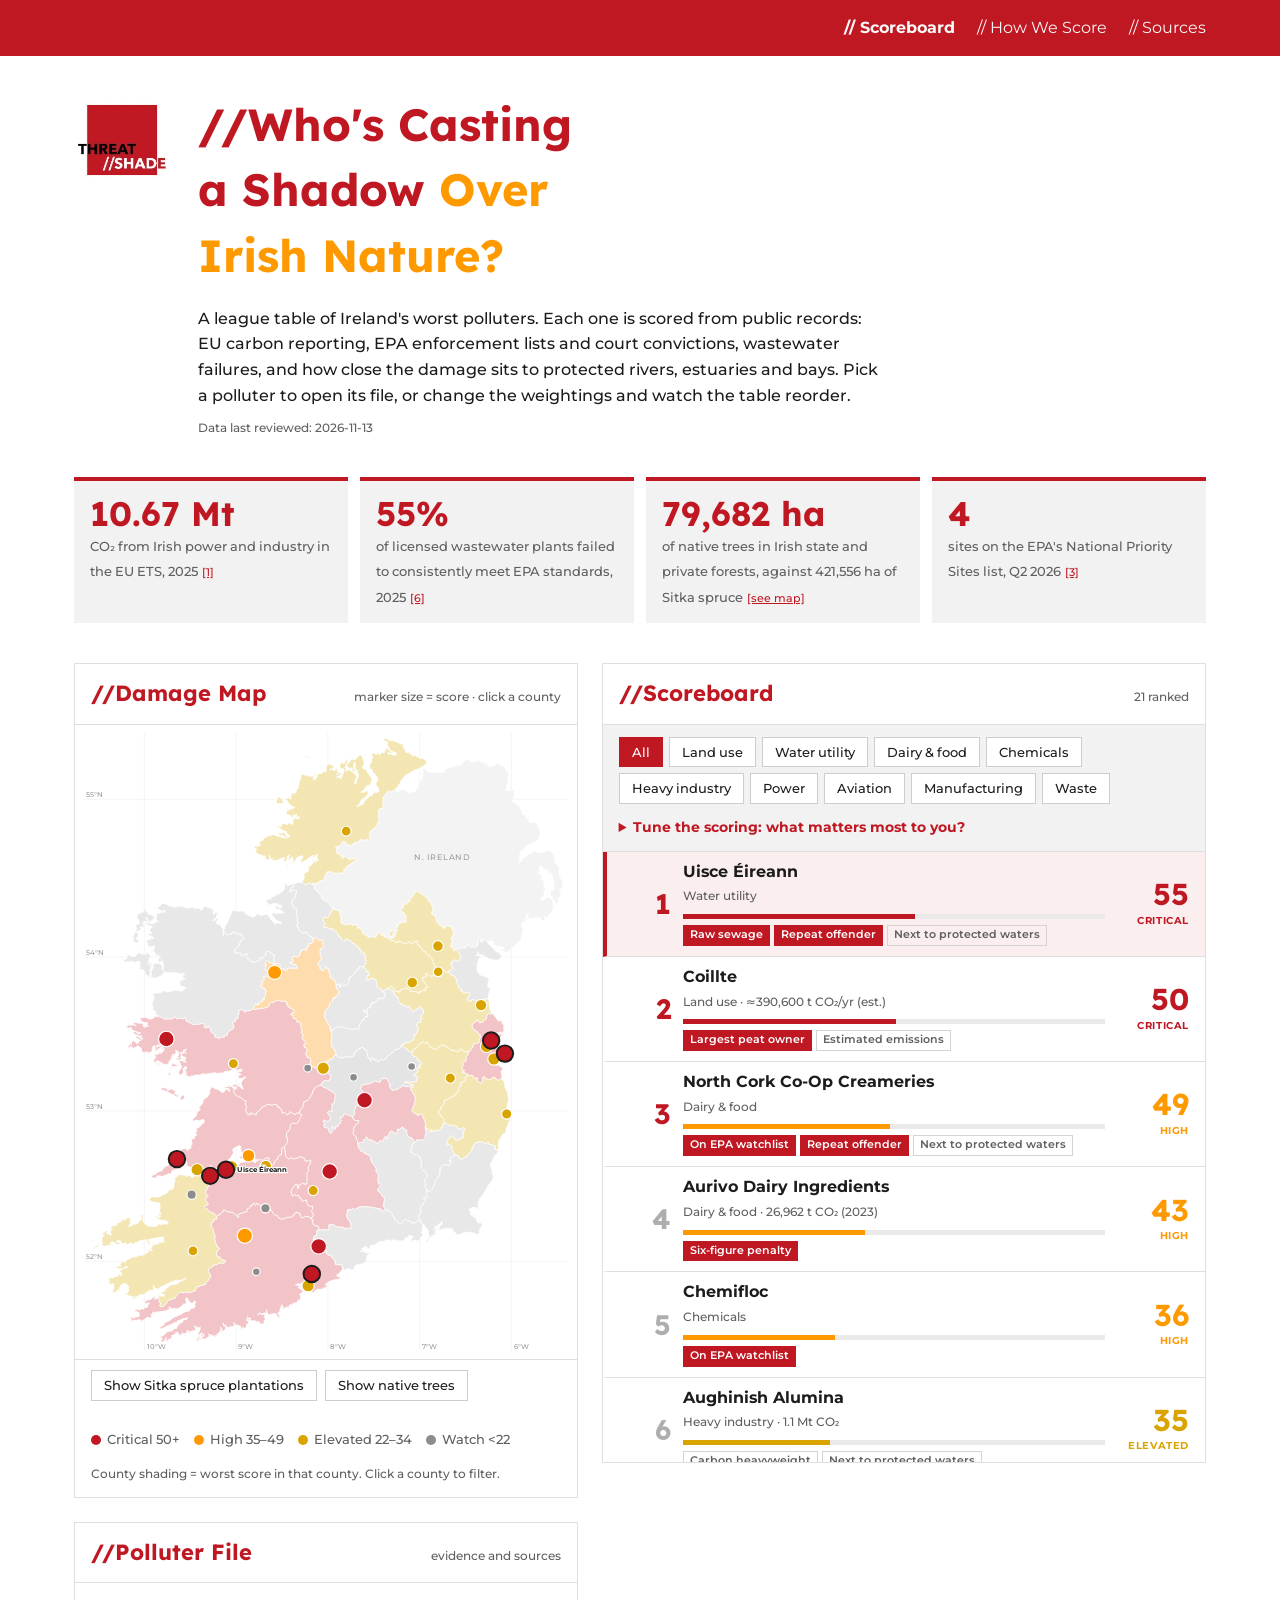
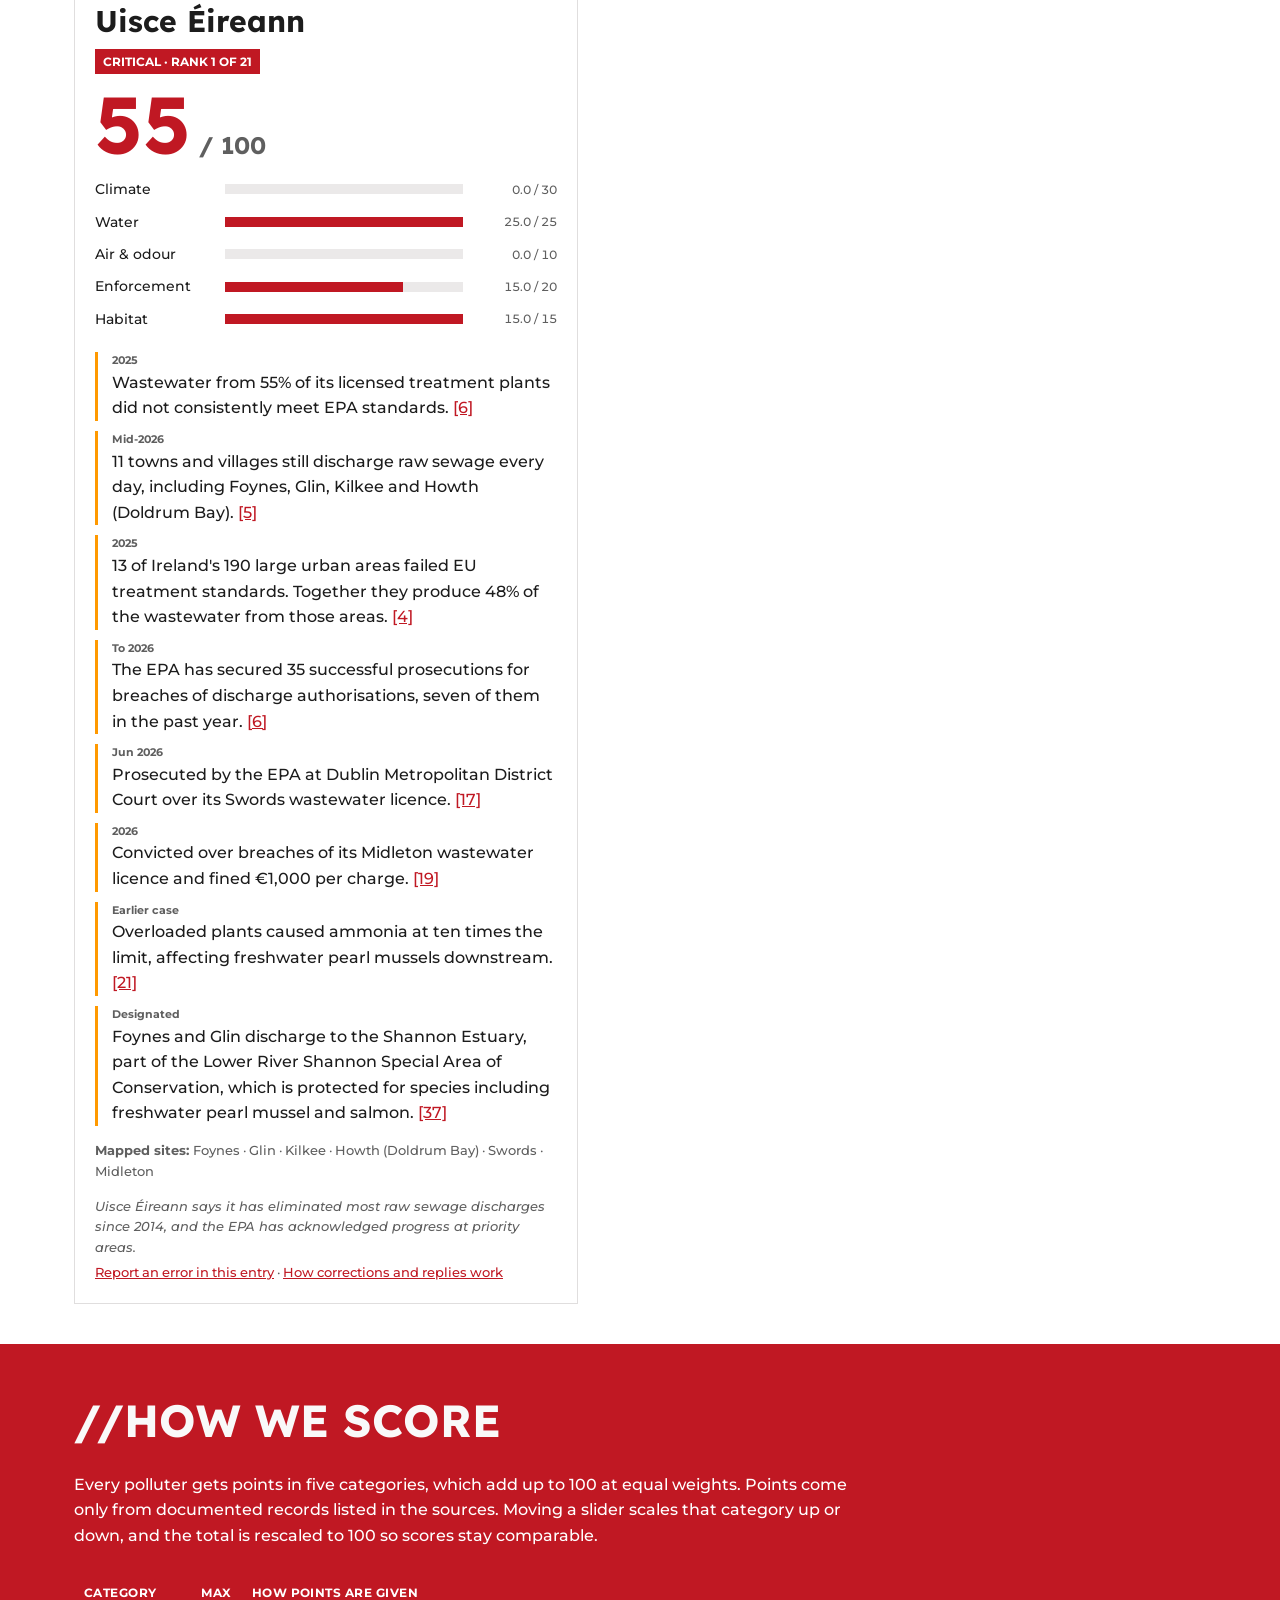
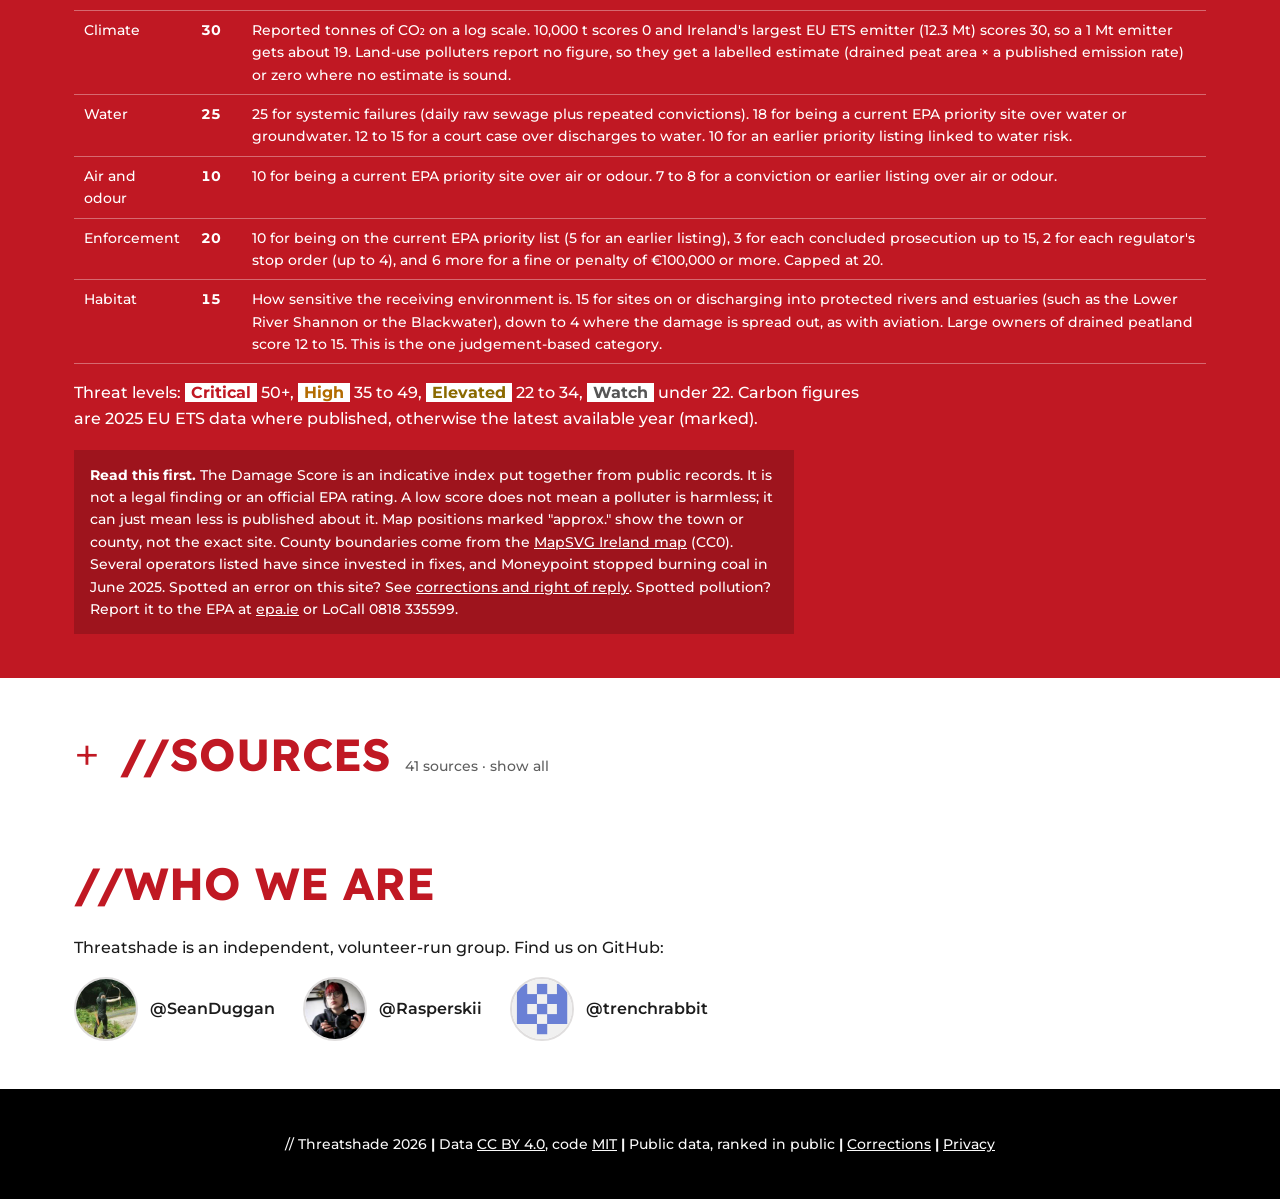
==== commit b789e117: "Replace the raw sewage headline fact with the native trees total The headline tile now shows hectare" ====
--- a/site/index.html
+++ b/site/index.html
@@ -38,7 +38,7 @@
     <div class="facts">
       <div class="fact"><b>10.67 Mt</b><span>CO₂ from Irish power and industry in the EU ETS, 2025</span> <a href="#src-1">[1]</a></div>
       <div class="fact"><b>55%</b><span>of licensed wastewater plants failed to consistently meet EPA standards, 2025</span> <a href="#src-6">[6]</a></div>
-      <div class="fact"><b>11</b><span>towns and villages still discharging raw sewage every day, mid-2026</span> <a href="#src-6">[6]</a></div>
+      <div class="fact"><b id="native-total">79,682 ha</b><span id="native-fact">of native trees in Irish state and private forests, against 421,556 ha of Sitka spruce</span> <a href="#scoreboard" id="native-fact-link">[see map]</a></div>
       <div class="fact"><b>4</b><span>sites on the EPA's National Priority Sites list, Q2 2026</span> <a href="#src-3">[3]</a></div>
     </div>
   </section>
--- a/site/styles.css
+++ b/site/styles.css
@@ -237,3 +237,11 @@
 .team-list a{display:flex;align-items:center;gap:12px;color:var(--text);text-decoration:none;font-weight:600;min-height:44px}
 .team-list a:hover span,.team-list a:focus-visible span{text-decoration:underline;color:var(--red)}
 .team-list img{width:64px;height:64px;border-radius:50%;object-fit:cover;background:var(--soft);border:2px solid var(--line)}
+.report-error{font-size:13px;margin:4px 0 0;color:var(--muted)}
+.report-error a{color:var(--red)}
+.corrections-log li{color:var(--muted)}
+.why-points{margin-top:14px;font-size:13px}
+.why-points summary{cursor:pointer;font-weight:700;color:var(--red)}
+.why-points ul{margin:8px 0 0;padding-left:18px}
+.why-points li{margin-bottom:6px}
+.why-note{color:var(--muted);font-size:12px;margin:6px 0 0}
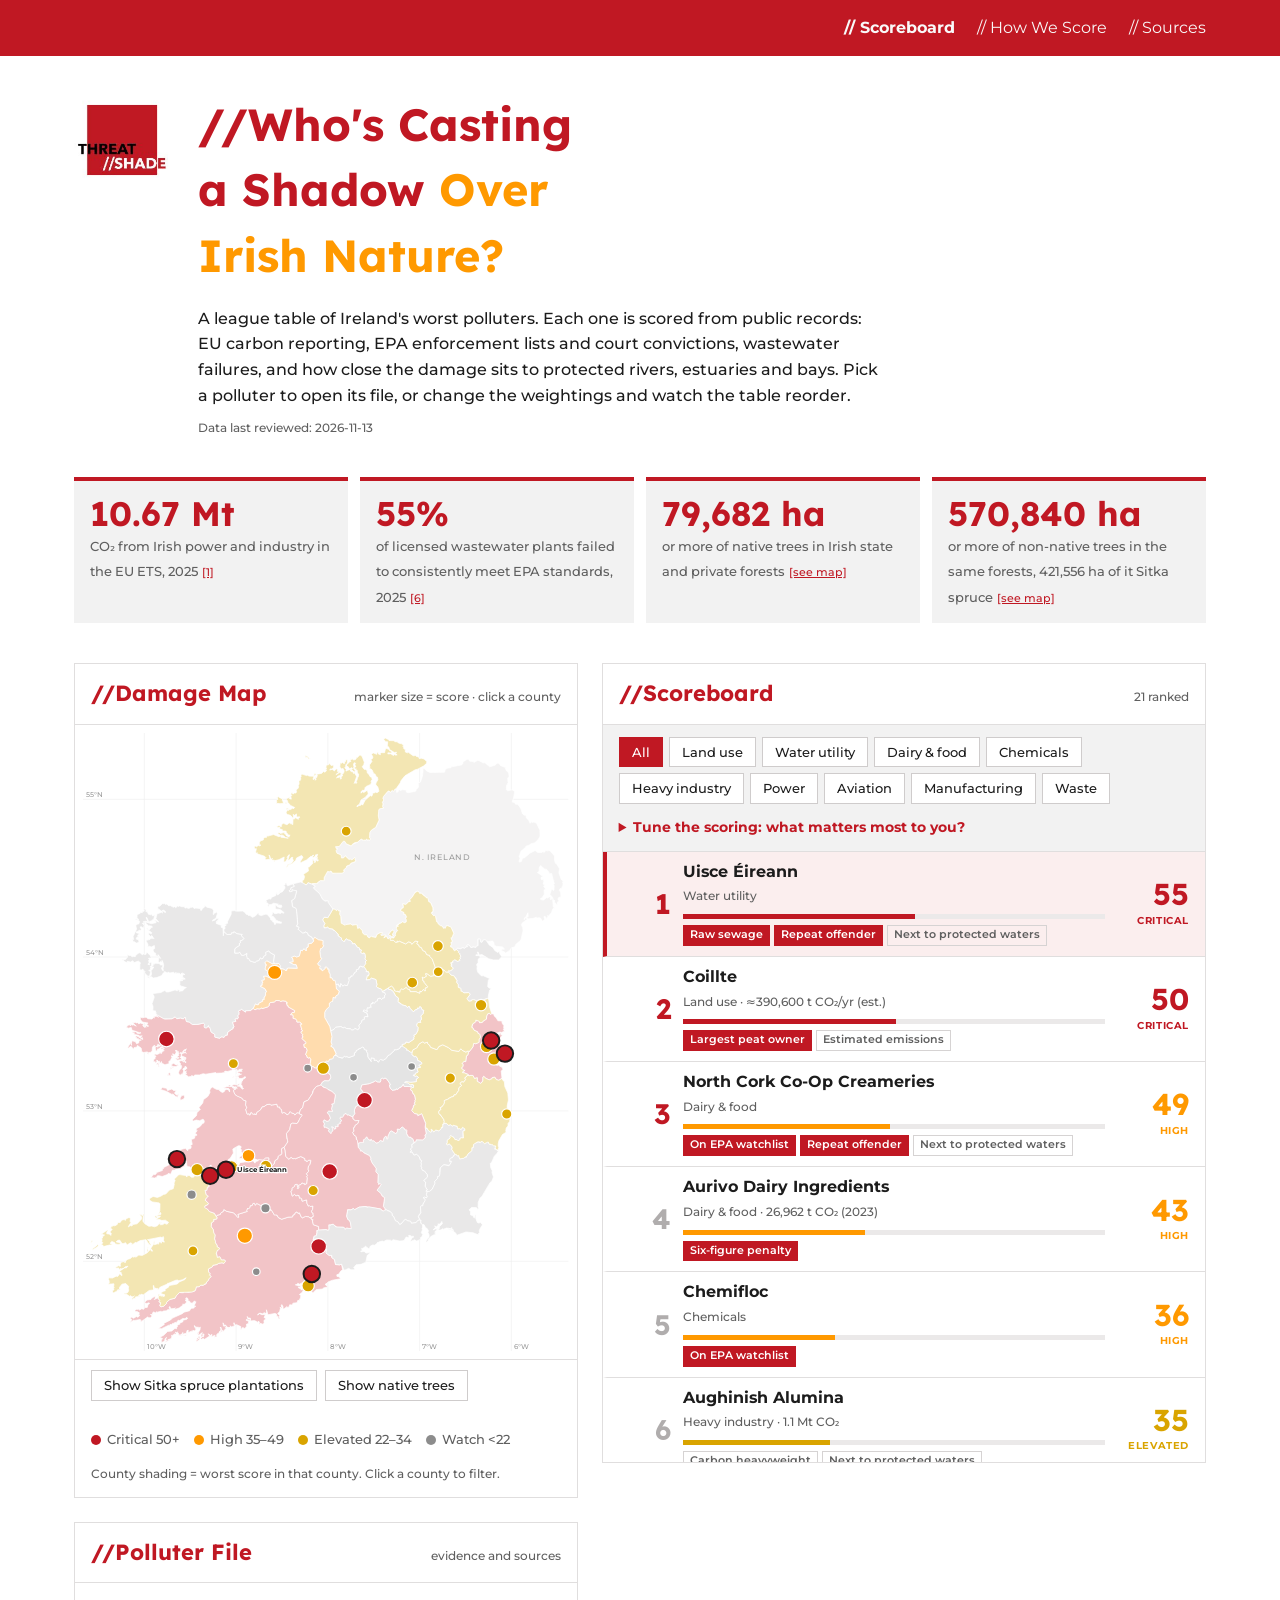
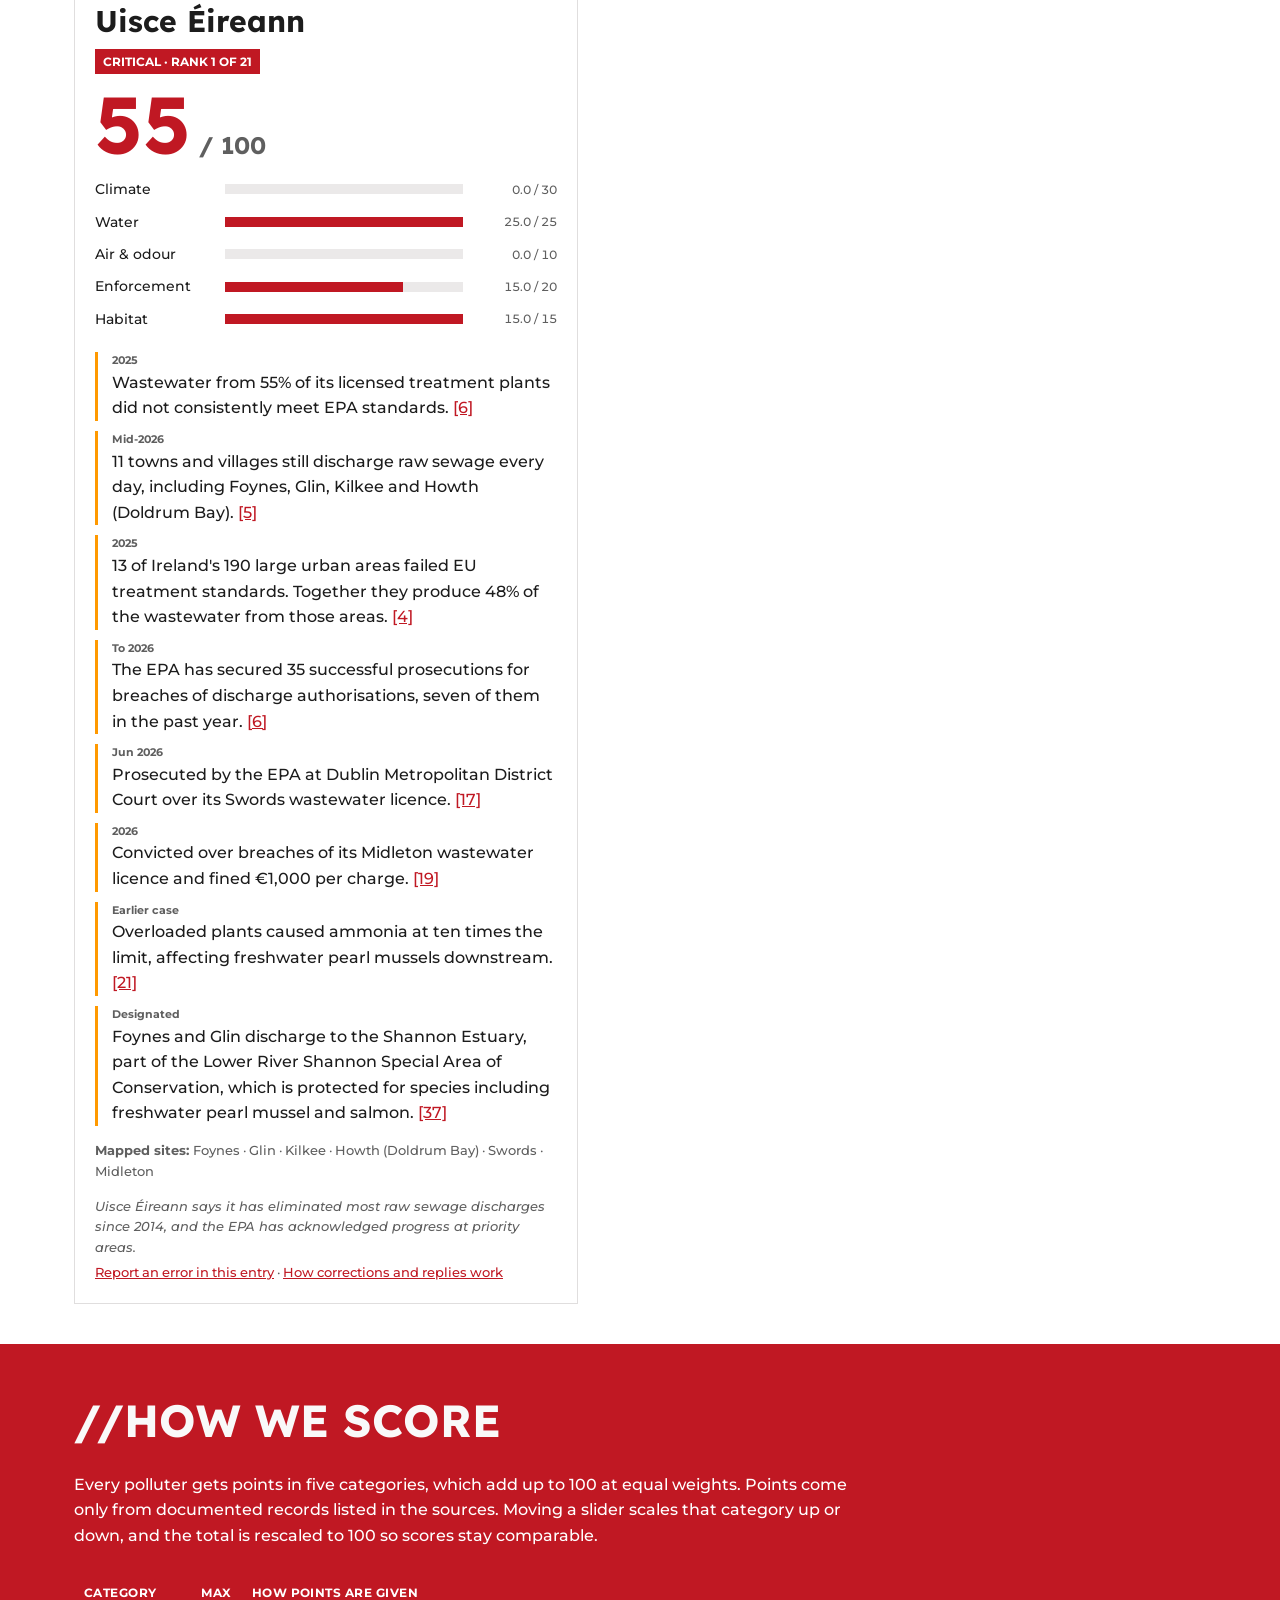
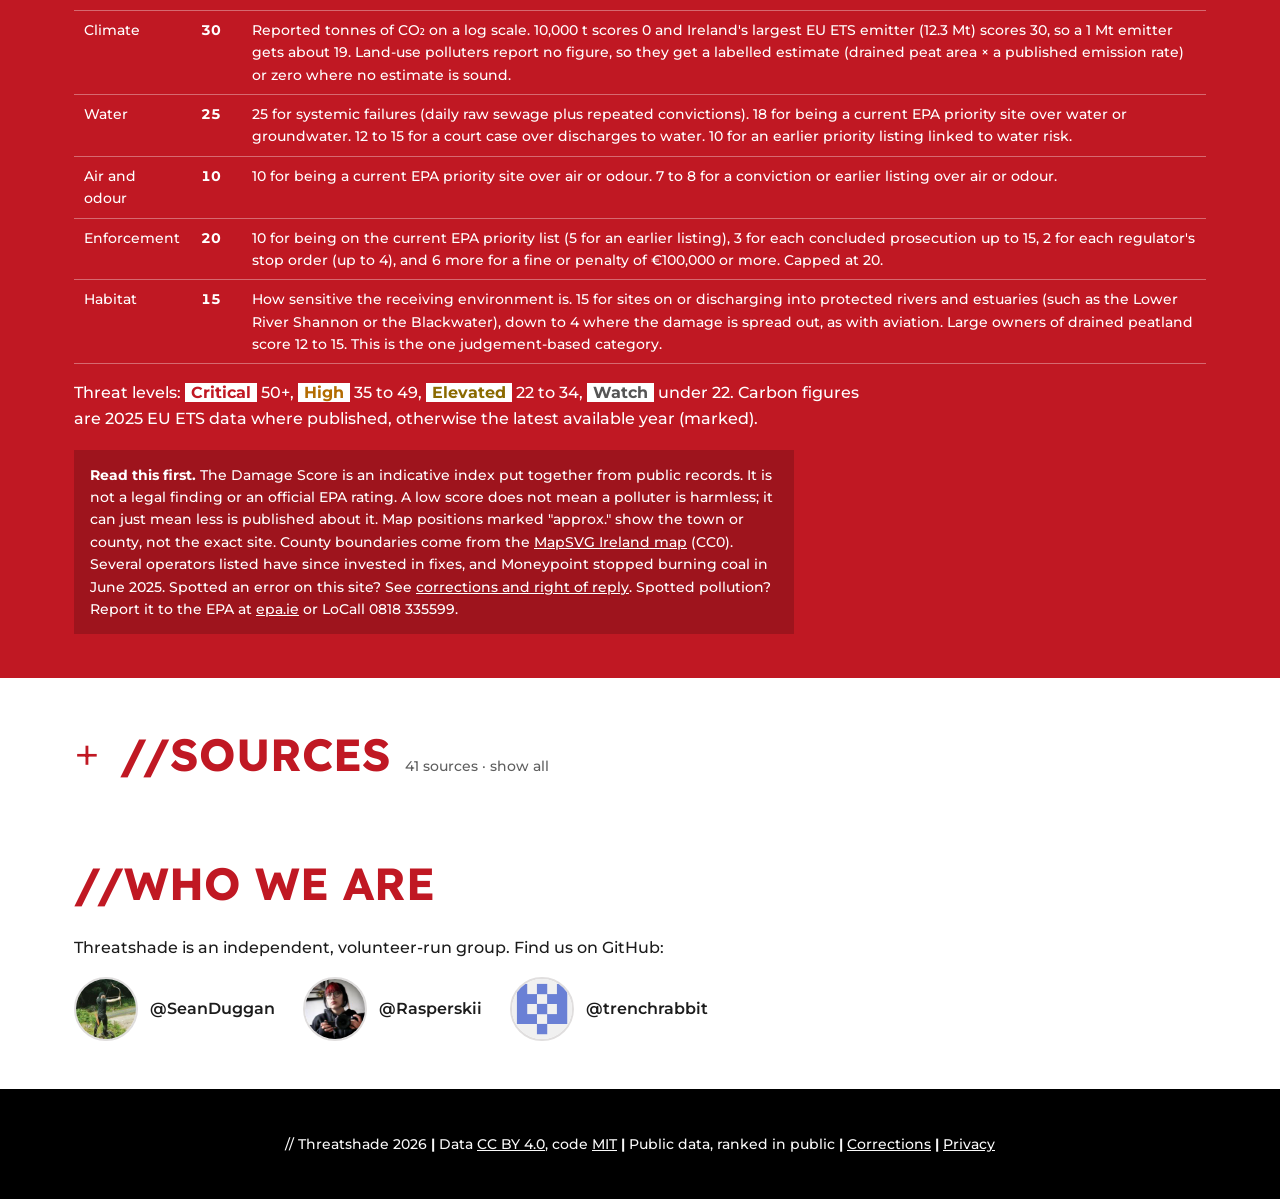
==== commit 971413fc: "Show native and non-native tree totals as headline facts The build now classifies every species in C" ====
--- a/site/index.html
+++ b/site/index.html
@@ -38,8 +38,8 @@
     <div class="facts">
       <div class="fact"><b>10.67 Mt</b><span>CO₂ from Irish power and industry in the EU ETS, 2025</span> <a href="#src-1">[1]</a></div>
       <div class="fact"><b>55%</b><span>of licensed wastewater plants failed to consistently meet EPA standards, 2025</span> <a href="#src-6">[6]</a></div>
-      <div class="fact"><b id="native-total">79,682 ha</b><span id="native-fact">of native trees in Irish state and private forests, against 421,556 ha of Sitka spruce</span> <a href="#scoreboard" id="native-fact-link">[see map]</a></div>
-      <div class="fact"><b>4</b><span>sites on the EPA's National Priority Sites list, Q2 2026</span> <a href="#src-3">[3]</a></div>
+      <div class="fact"><b id="native-total">79,682 ha</b><span id="native-fact">or more of native trees in Irish state and private forests</span> <a href="#scoreboard" id="native-fact-link">[see map]</a></div>
+      <div class="fact"><b id="nonnative-total">570,840 ha</b><span id="nonnative-fact">or more of non-native trees in the same forests, 421,556 ha of it Sitka spruce</span> <a href="#scoreboard" id="nonnative-fact-link">[see map]</a></div>
     </div>
   </section>
 
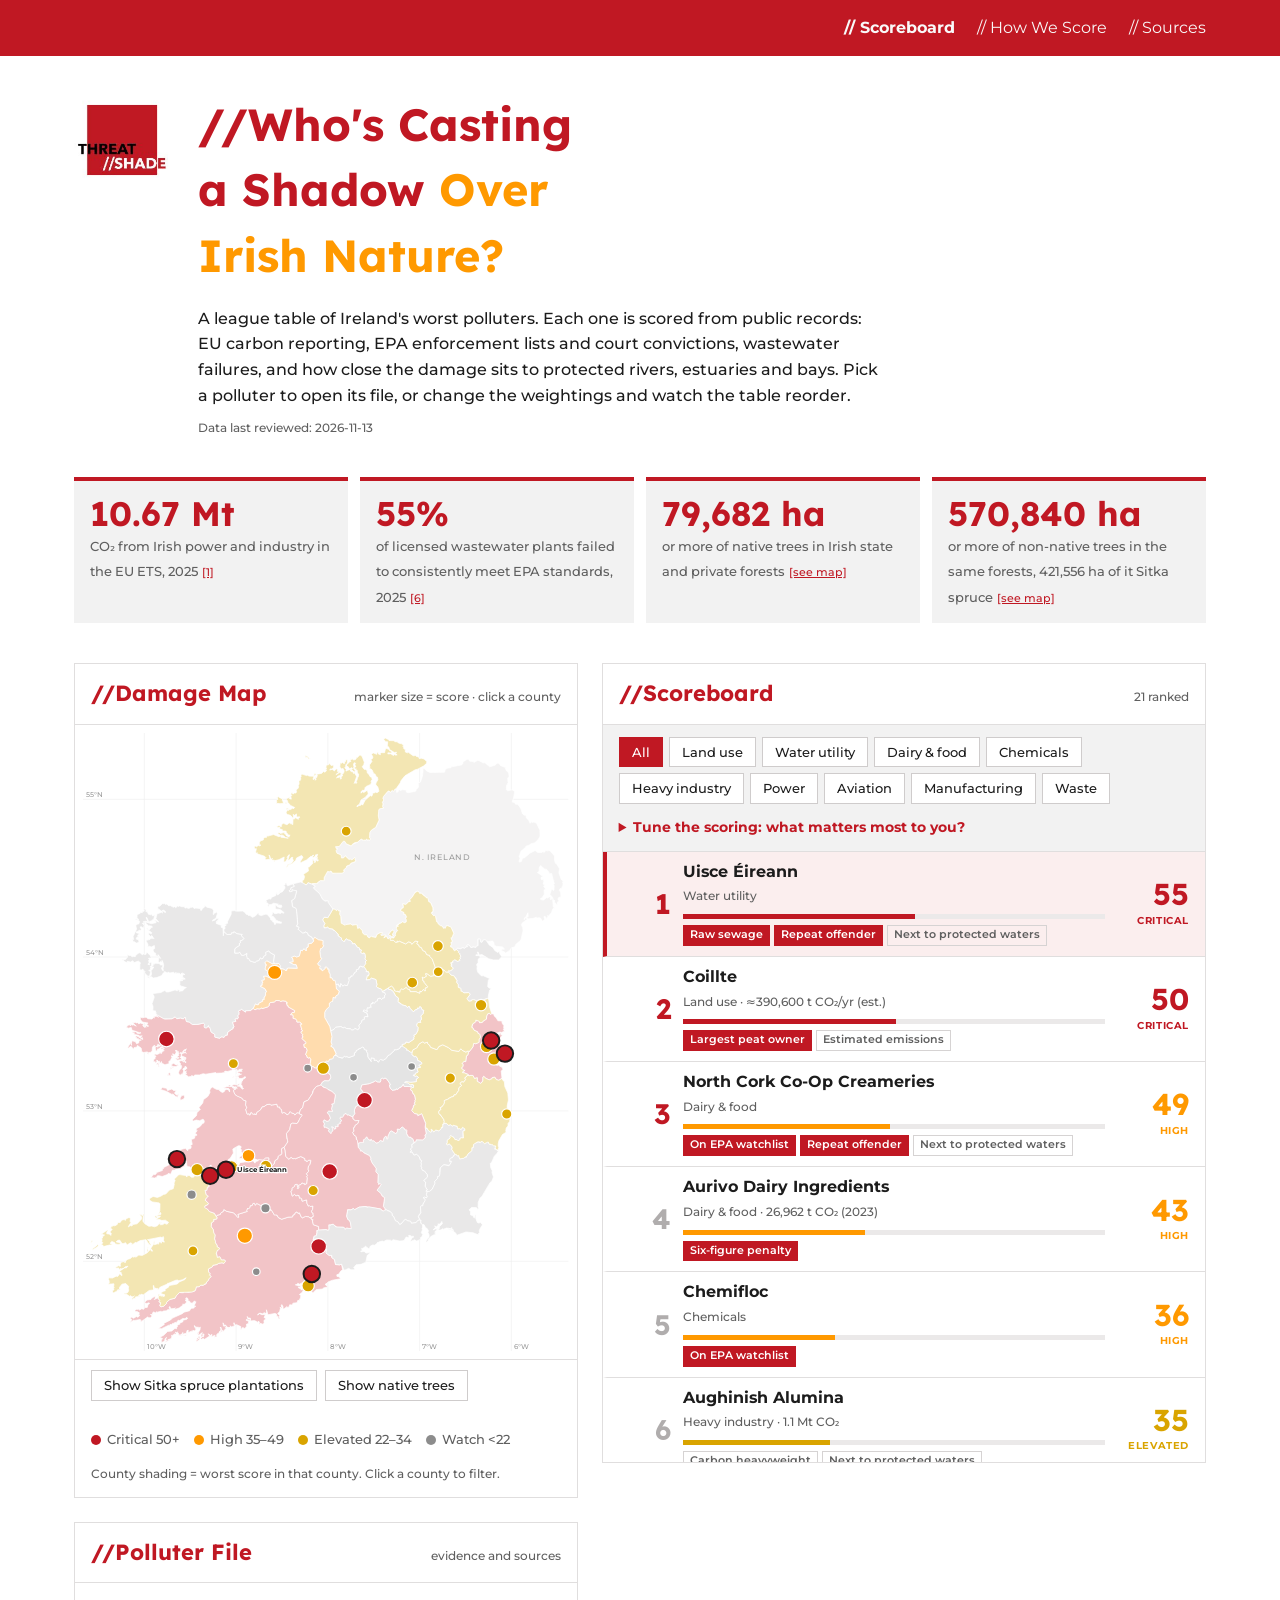
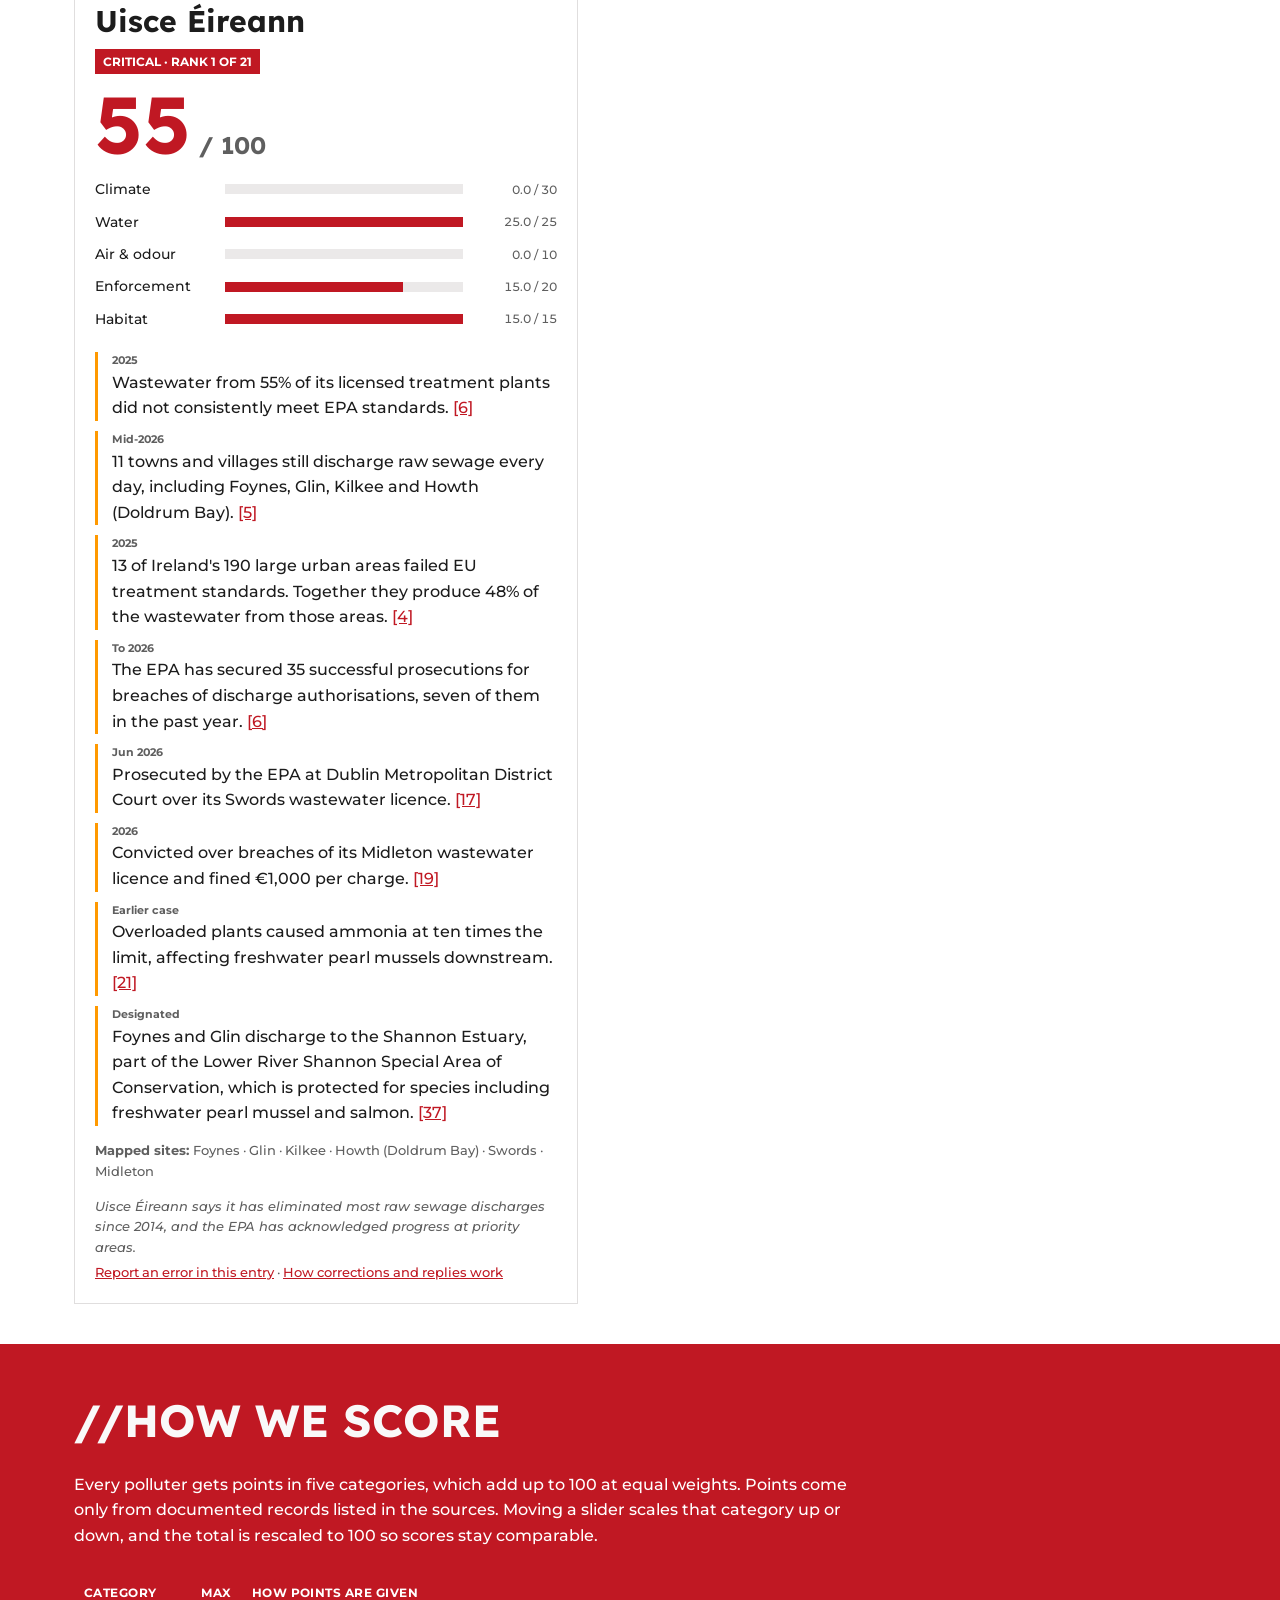
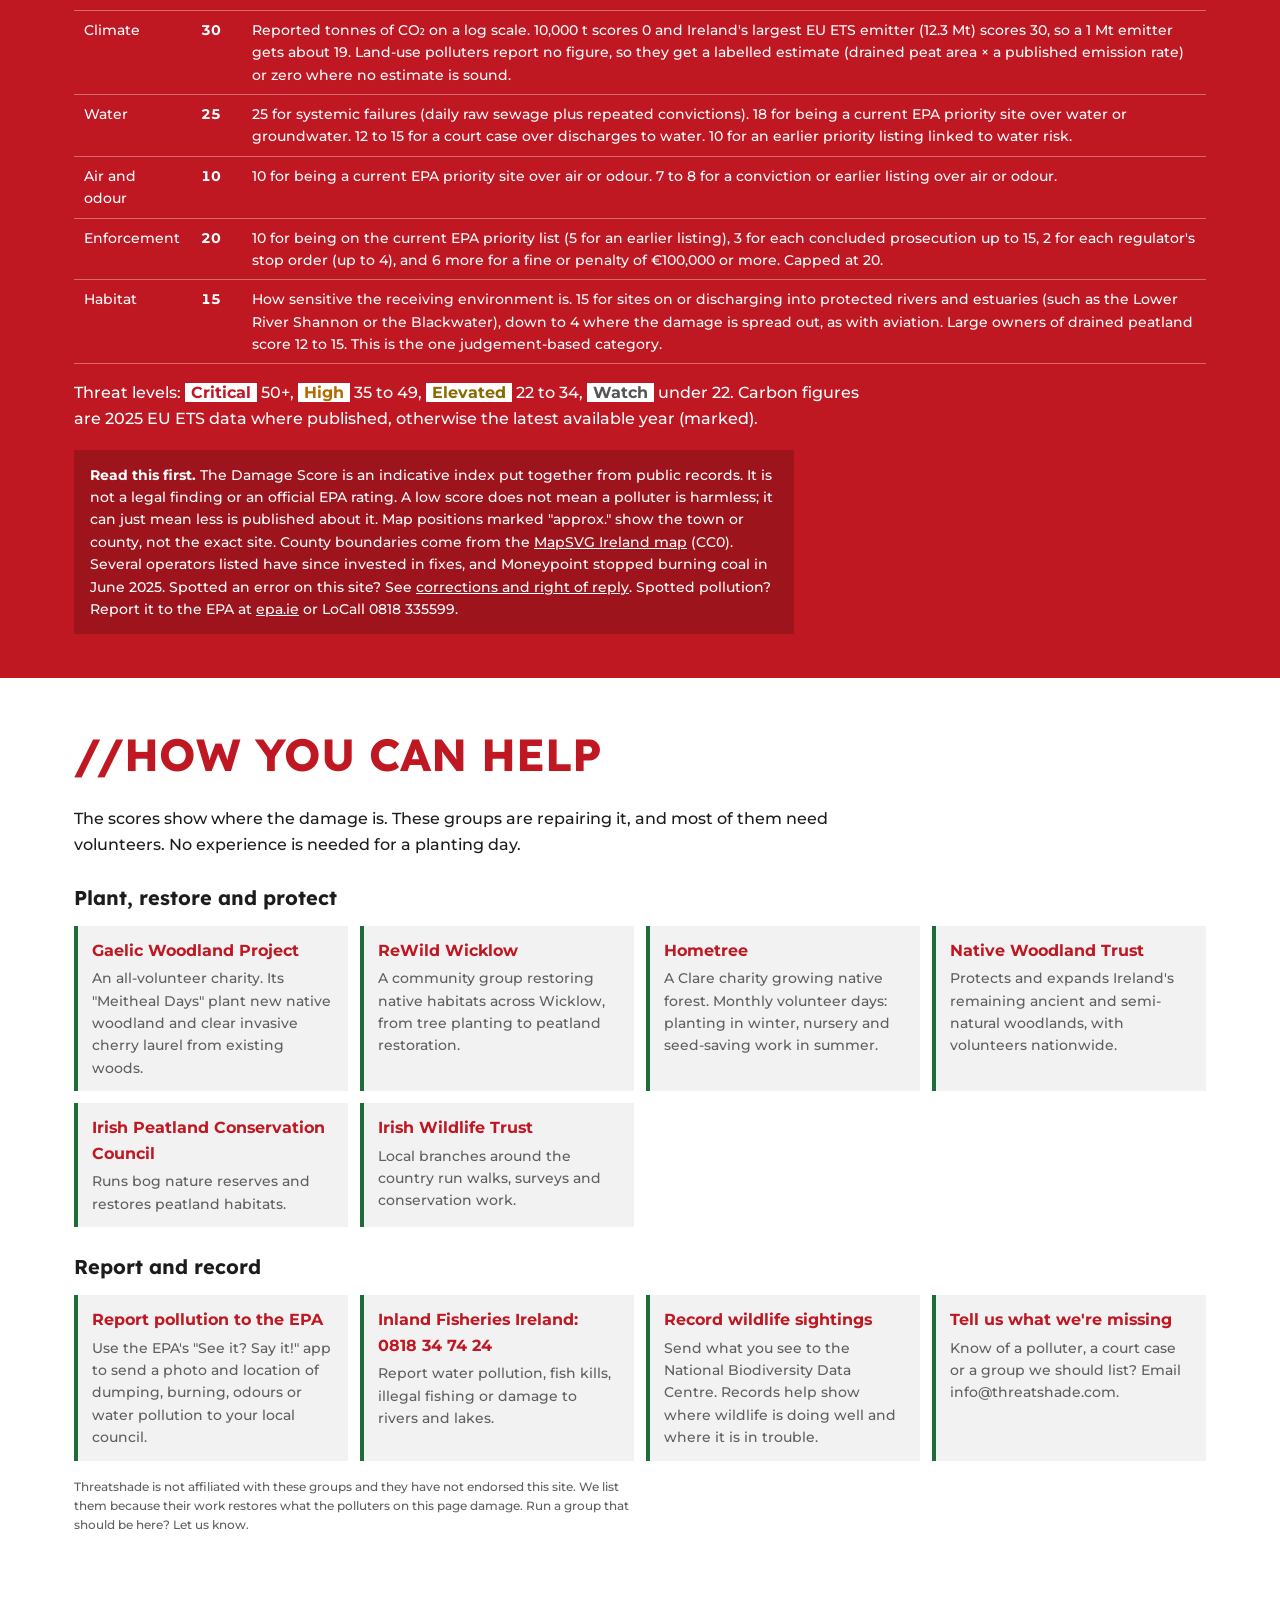
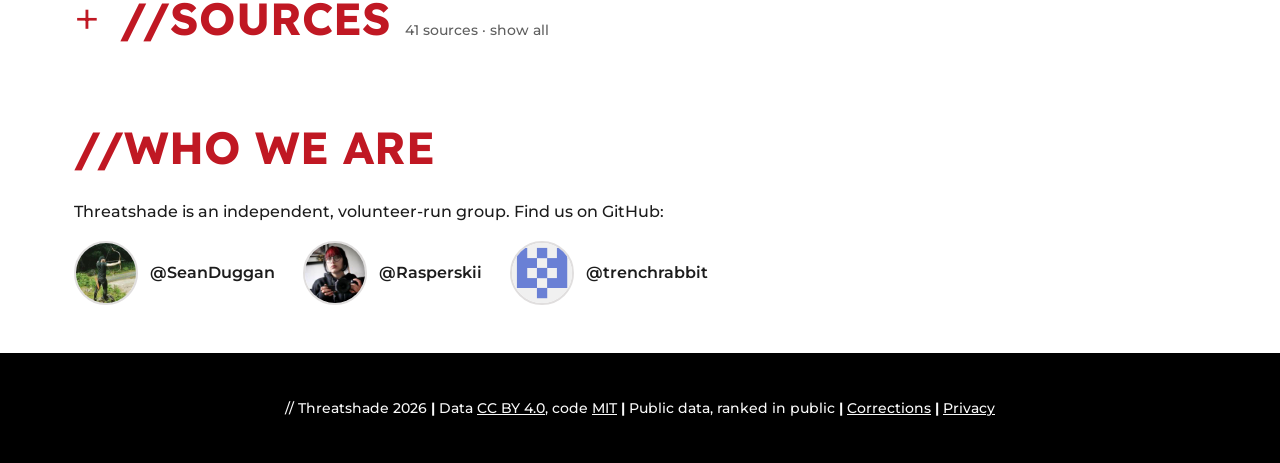
==== commit 2e2f63e3: "Add a How you can help section Lists volunteer groups restoring native habitats (Gaelic Woodland Pro" ====
--- a/site/index.html
+++ b/site/index.html
@@ -108,6 +108,30 @@
     <div class="disclaimer"><b>Read this first.</b> The Damage Score is an indicative index put together from public records. It is not a legal finding or an official EPA rating. A low score does not mean a polluter is harmless; it can just mean less is published about it. Map positions marked "approx." show the town or county, not the exact site. County boundaries come from the <a href="https://mapsvg.com/maps/ireland/" rel="noopener noreferrer">MapSVG Ireland map</a> (CC0). Several operators listed have since invested in fixes, and Moneypoint stopped burning coal in June 2025. Spotted an error on this site? See <a href="/corrections">corrections and right of reply</a>. Spotted pollution? Report it to the EPA at <a href="https://www.epa.ie/" rel="noopener noreferrer">epa.ie</a> or LoCall 0818 335599.</div>
   </div></section>
 
+  <section class="wrap help" id="help">
+    <h2 class="sec">//HOW YOU CAN HELP</h2>
+    <p class="help-intro">The scores show where the damage is. These groups are repairing it, and most of them need volunteers. No experience is needed for a planting day.</p>
+
+    <h3>Plant, restore and protect</h3>
+    <ul class="help-grid">
+      <li><a href="https://gaelicwoodlandproject.com/get-involved-2/" rel="noopener noreferrer">Gaelic Woodland Project</a><span>An all-volunteer charity. Its "Meitheal Days" plant new native woodland and clear invasive cherry laurel from existing woods.</span></li>
+      <li><a href="https://rewildwicklow.ie/volunteer" rel="noopener noreferrer">ReWild Wicklow</a><span>A community group restoring native habitats across Wicklow, from tree planting to peatland restoration.</span></li>
+      <li><a href="https://hometree.ie/volunteer" rel="noopener noreferrer">Hometree</a><span>A Clare charity growing native forest. Monthly volunteer days: planting in winter, nursery and seed-saving work in summer.</span></li>
+      <li><a href="https://www.nativewoodlandtrust.ie/getting-involved" rel="noopener noreferrer">Native Woodland Trust</a><span>Protects and expands Ireland's remaining ancient and semi-natural woodlands, with volunteers nationwide.</span></li>
+      <li><a href="https://www.ipcc.ie/help-ipcc/volunteering-with-ipcc/" rel="noopener noreferrer">Irish Peatland Conservation Council</a><span>Runs bog nature reserves and restores peatland habitats.</span></li>
+      <li><a href="https://iwt.ie/get-involved/our-branches/" rel="noopener noreferrer">Irish Wildlife Trust</a><span>Local branches around the country run walks, surveys and conservation work.</span></li>
+    </ul>
+
+    <h3>Report and record</h3>
+    <ul class="help-grid">
+      <li><a href="https://www.epa.ie/" rel="noopener noreferrer">Report pollution to the EPA</a><span>Use the EPA's "See it? Say it!" app to send a photo and location of dumping, burning, odours or water pollution to your local council.</span></li>
+      <li><a href="tel:+353818347424">Inland Fisheries Ireland: 0818 34 74 24</a><span>Report water pollution, fish kills, illegal fishing or damage to rivers and lakes.</span></li>
+      <li><a href="https://records.biodiversityireland.ie/" rel="noopener noreferrer">Record wildlife sightings</a><span>Send what you see to the National Biodiversity Data Centre. Records help show where wildlife is doing well and where it is in trouble.</span></li>
+      <li><a href="/corrections">Tell us what we're missing</a><span>Know of a polluter, a court case or a group we should list? Email info@threatshade.com.</span></li>
+    </ul>
+    <p class="help-note">Threatshade is not affiliated with these groups and they have not endorsed this site. We list them because their work restores what the polluters on this page damage. Run a group that should be here? Let us know.</p>
+  </section>
+
   <section class="wrap sources" id="sources">
     <details class="srcbox" id="srcbox">
       <summary><h2 class="sec">//SOURCES <small id="srccount"></small></h2></summary>
--- a/site/styles.css
+++ b/site/styles.css
@@ -245,3 +245,12 @@
 .why-points ul{margin:8px 0 0;padding-left:18px}
 .why-points li{margin-bottom:6px}
 .why-note{color:var(--muted);font-size:12px;margin:6px 0 0}
+section.help{padding-block:40px 8px}
+section.help h3{font-family:var(--display);font-weight:700;font-size:20px;color:var(--text);margin:24px 0 12px}
+.help-intro{max-width:72ch;margin:0}
+.help-grid{list-style:none;margin:0;padding:0;display:grid;grid-template-columns:repeat(auto-fill,minmax(260px,1fr));gap:12px}
+.help-grid li{background:var(--soft);border-left:4px solid #1f6b3a;padding:12px 14px;display:flex;flex-direction:column;gap:4px}
+.help-grid a{font-weight:700;color:var(--red);text-decoration:none}
+.help-grid a:hover,.help-grid a:focus-visible{text-decoration:underline}
+.help-grid span{font-size:14px;color:var(--muted)}
+.help-note{font-size:12px;color:var(--muted);max-width:72ch;margin:16px 0 0}
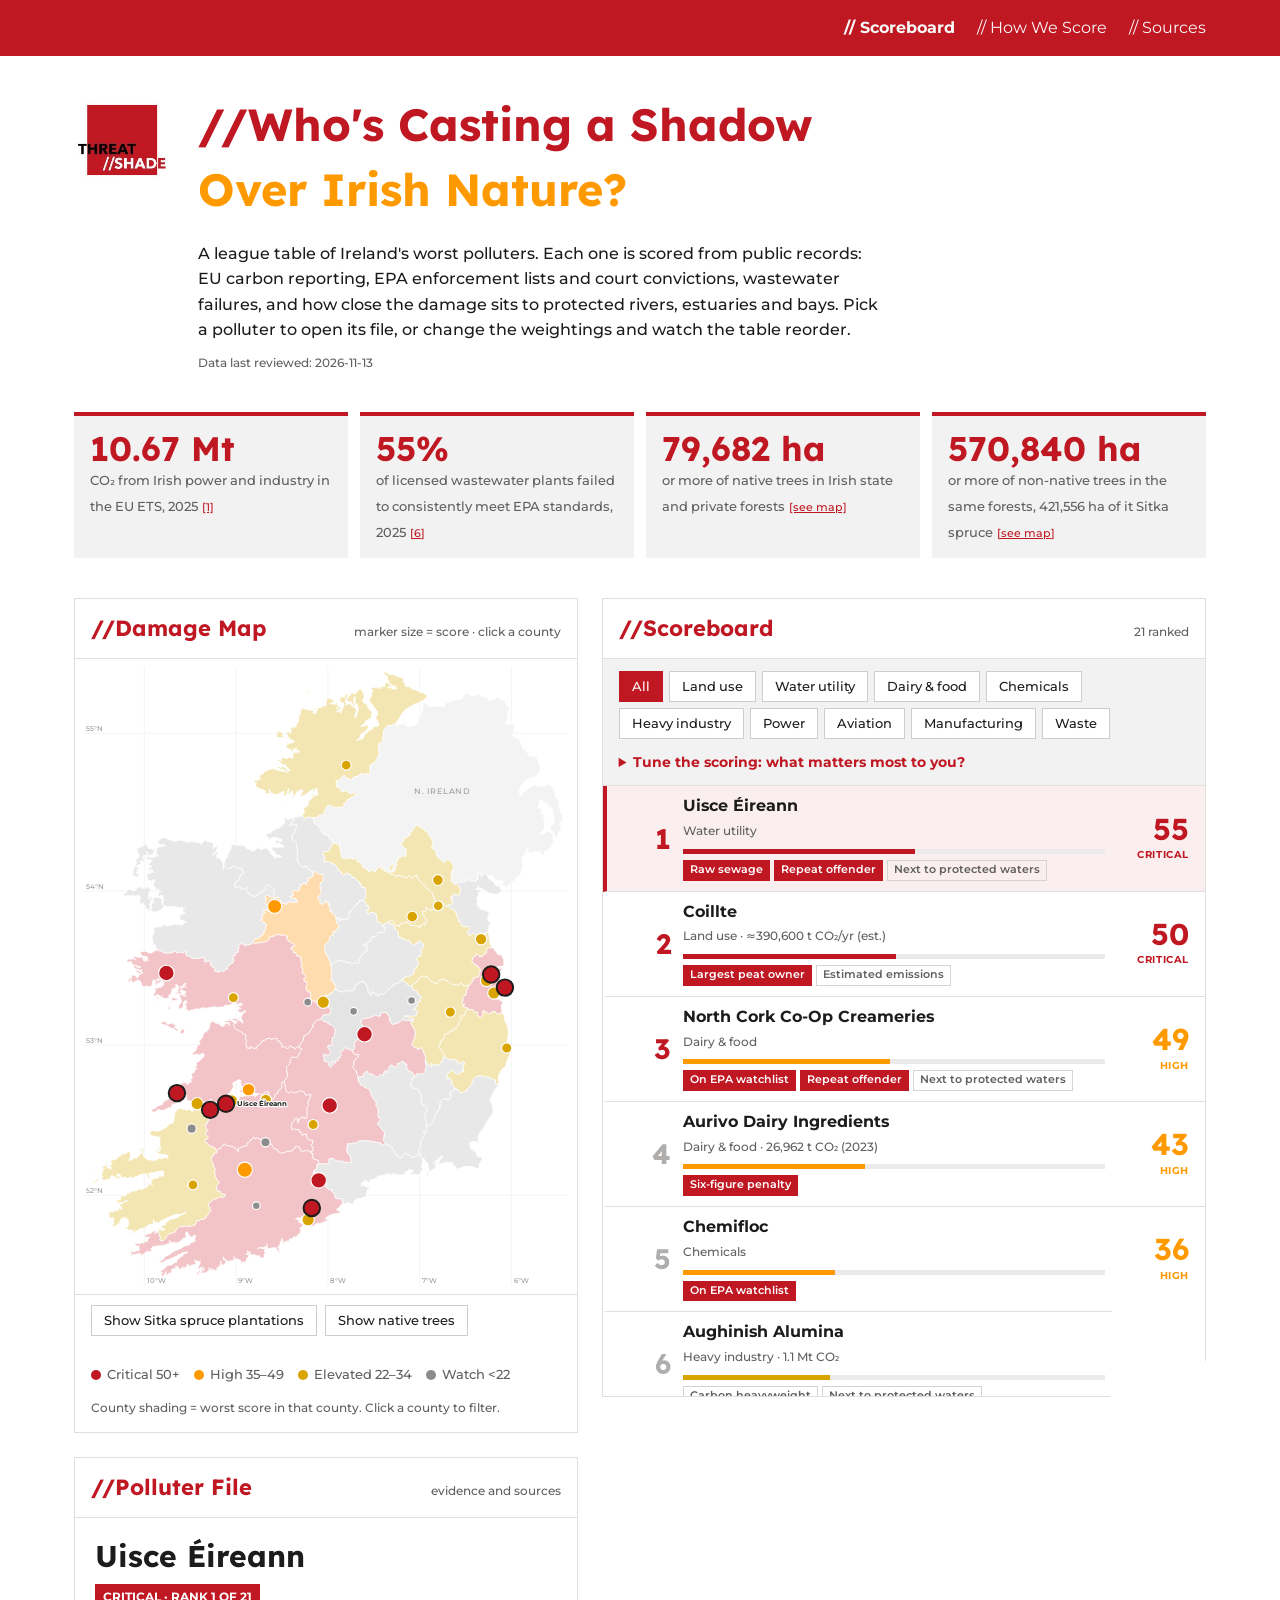
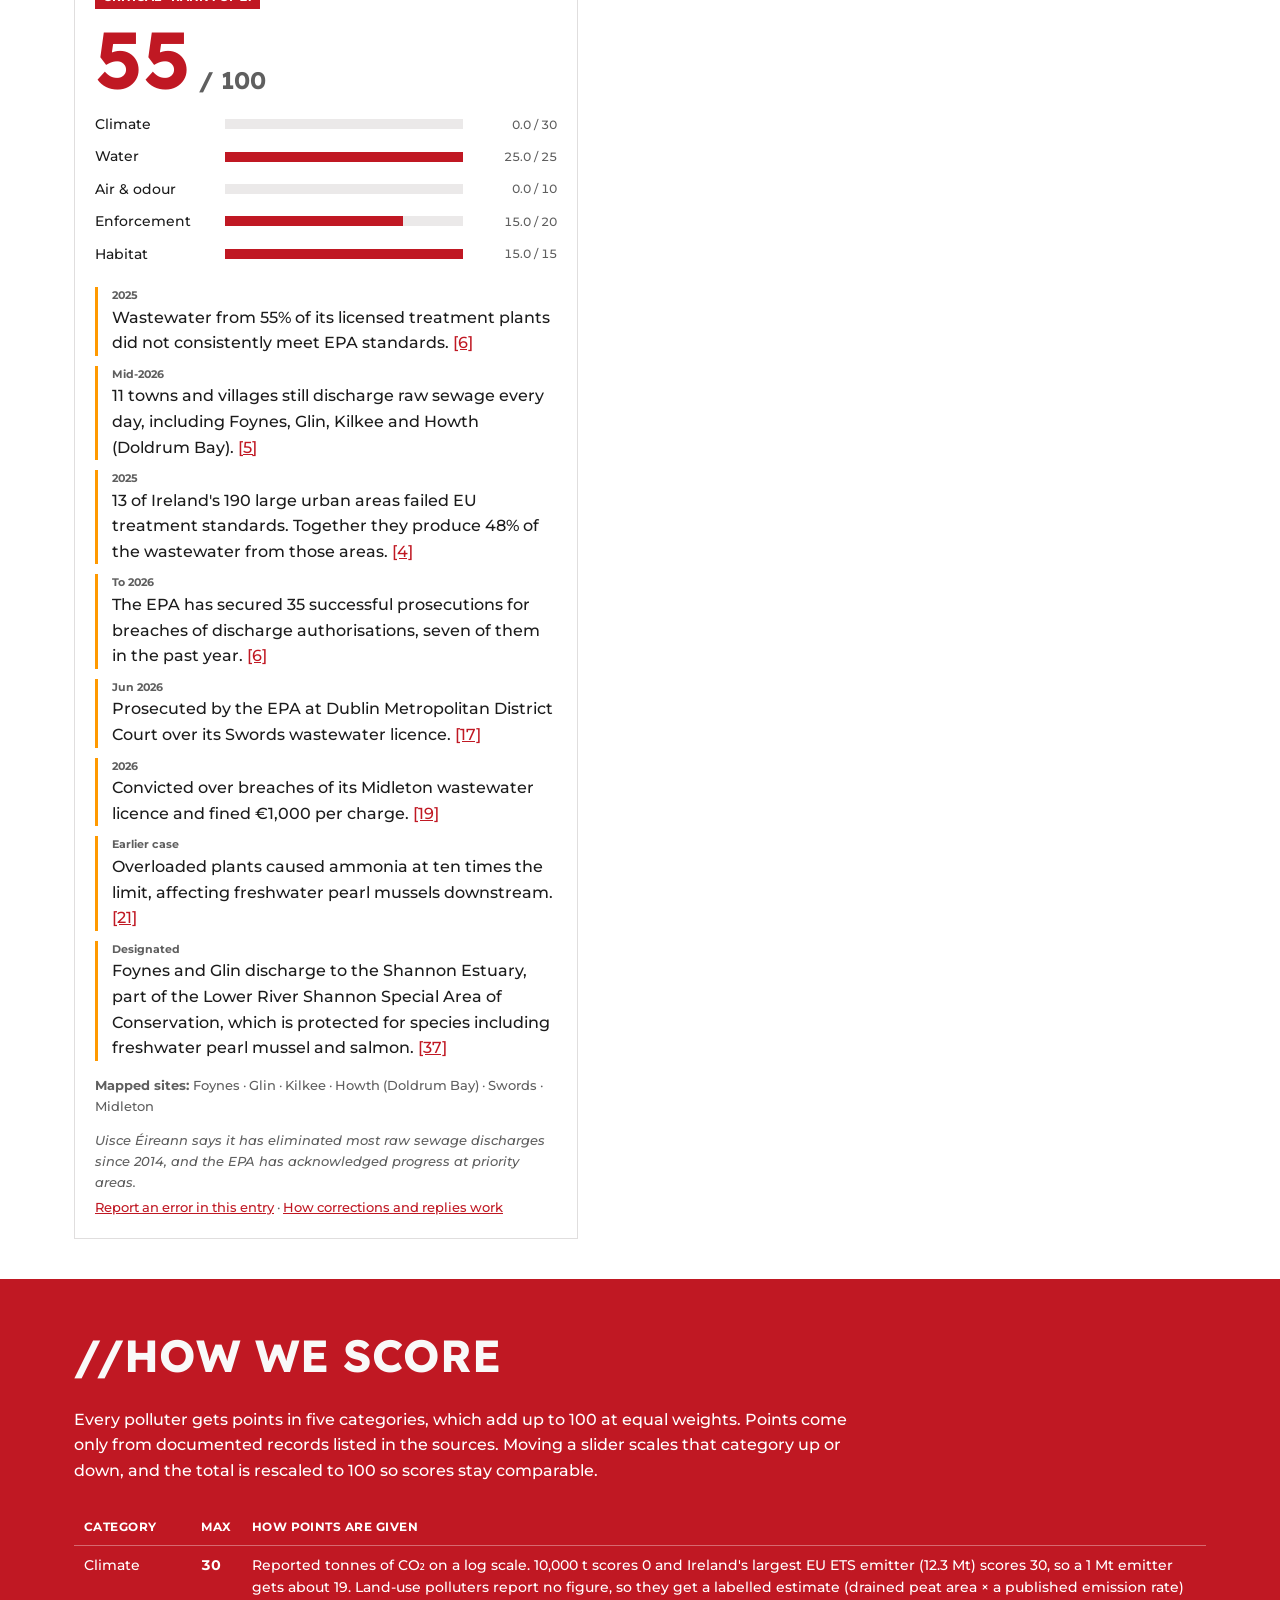
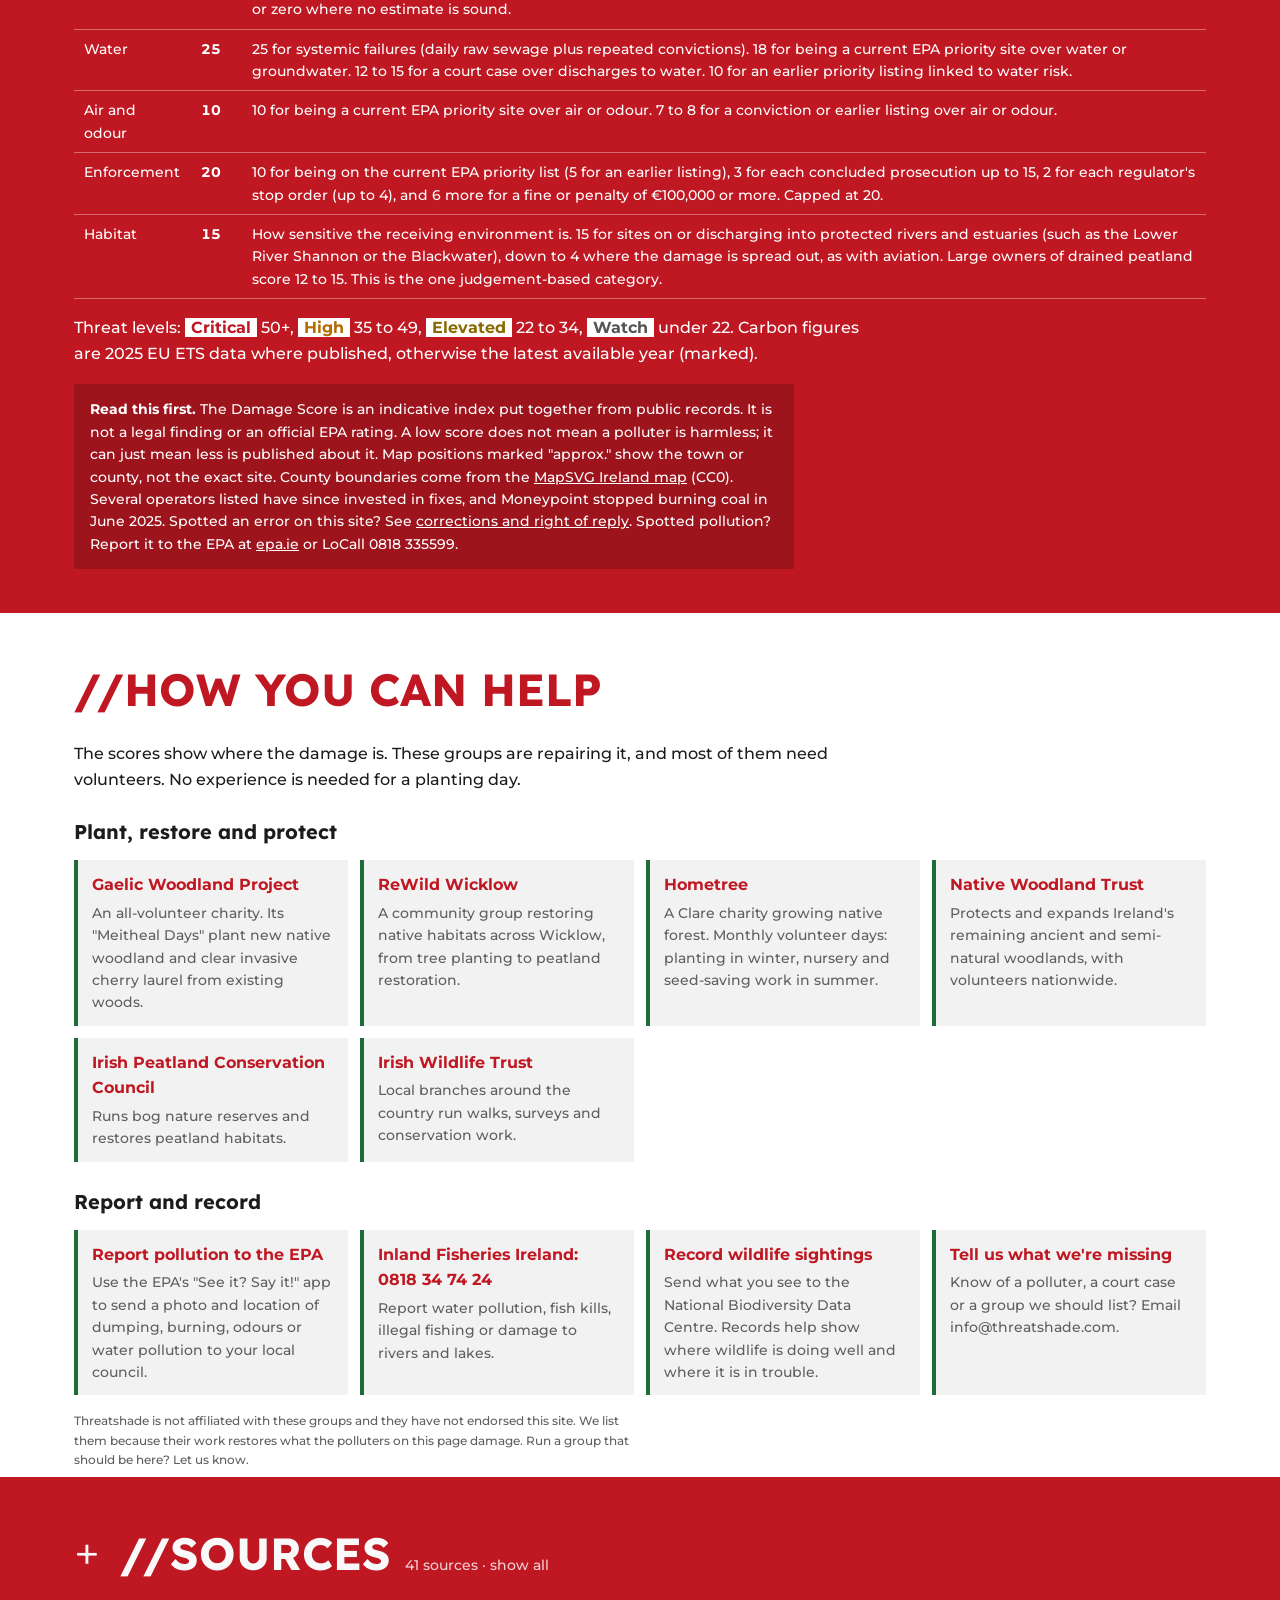
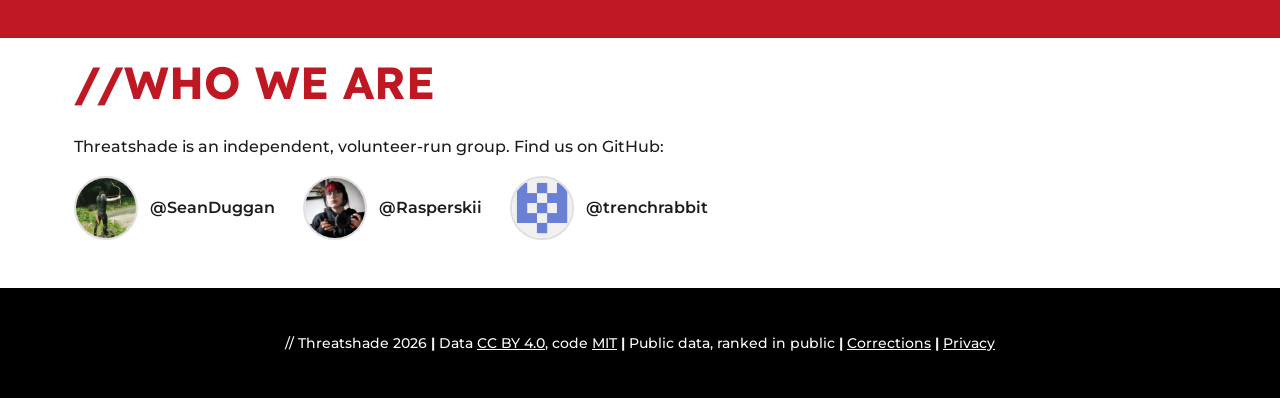
==== commit 086d39b2: "Fit the heading on two lines, put sources on a red band and smooth the tree overlays" ====
--- a/site/index.html
+++ b/site/index.html
@@ -132,12 +132,12 @@
     <p class="help-note">Threatshade is not affiliated with these groups and they have not endorsed this site. We list them because their work restores what the polluters on this page damage. Run a group that should be here? Let us know.</p>
   </section>
 
-  <section class="wrap sources" id="sources">
+  <section class="band sources" id="sources"><div class="wrap">
     <details class="srcbox" id="srcbox">
       <summary><h2 class="sec">//SOURCES <small id="srccount"></small></h2></summary>
       <ol class="srcs" id="srcs"></ol>
     </details>
-  </section>
+  </div></section>
 
   <section class="wrap team" id="team">
     <h2 class="sec">//WHO WE ARE</h2>
--- a/site/styles.css
+++ b/site/styles.css
@@ -38,8 +38,9 @@
 .hero{padding-block:36px 28px}
 .hero-grid{display:grid;grid-template-columns:96px minmax(0,1fr);gap:28px;align-items:start}
 .logo{width:96px;height:96px;display:block}
-.hero h1{font-family:var(--display);font-weight:700;font-size:clamp(30px,4.2vw,45px);line-height:1.45;color:var(--red);max-width:20ch}
-.hero h1 .o{color:var(--orange)}
+.hero h1{font-family:var(--display);font-weight:700;font-size:clamp(22px,7cqi,45px);line-height:1.45;color:var(--red)}
+.hero-grid > div:last-child{container-type:inline-size;min-width:0}
+.hero h1 .o{color:var(--orange);display:block}
 .hero p.lede{max-width:62ch;margin:18px 0 0}
 .facts{display:grid;grid-template-columns:repeat(4,minmax(0,1fr));gap:12px;margin-top:28px}
 .fact{background:var(--soft);padding:14px 16px;border-top:4px solid var(--red)}
@@ -254,3 +255,7 @@
 .help-grid a:hover,.help-grid a:focus-visible{text-decoration:underline}
 .help-grid span{font-size:14px;color:var(--muted)}
 .help-note{font-size:12px;color:var(--muted);max-width:72ch;margin:16px 0 0}
+.band.sources .srcbox > summary small{color:rgba(255,255,255,.8)}
+.band.sources ol.srcs li.hit{background:#fff3cd;outline-color:#fff3cd;color:var(--text)}
+.band.sources ol.srcs li.hit a{color:var(--red)}
+.band.sources .srcbox > summary:focus-visible{outline-color:#fff}
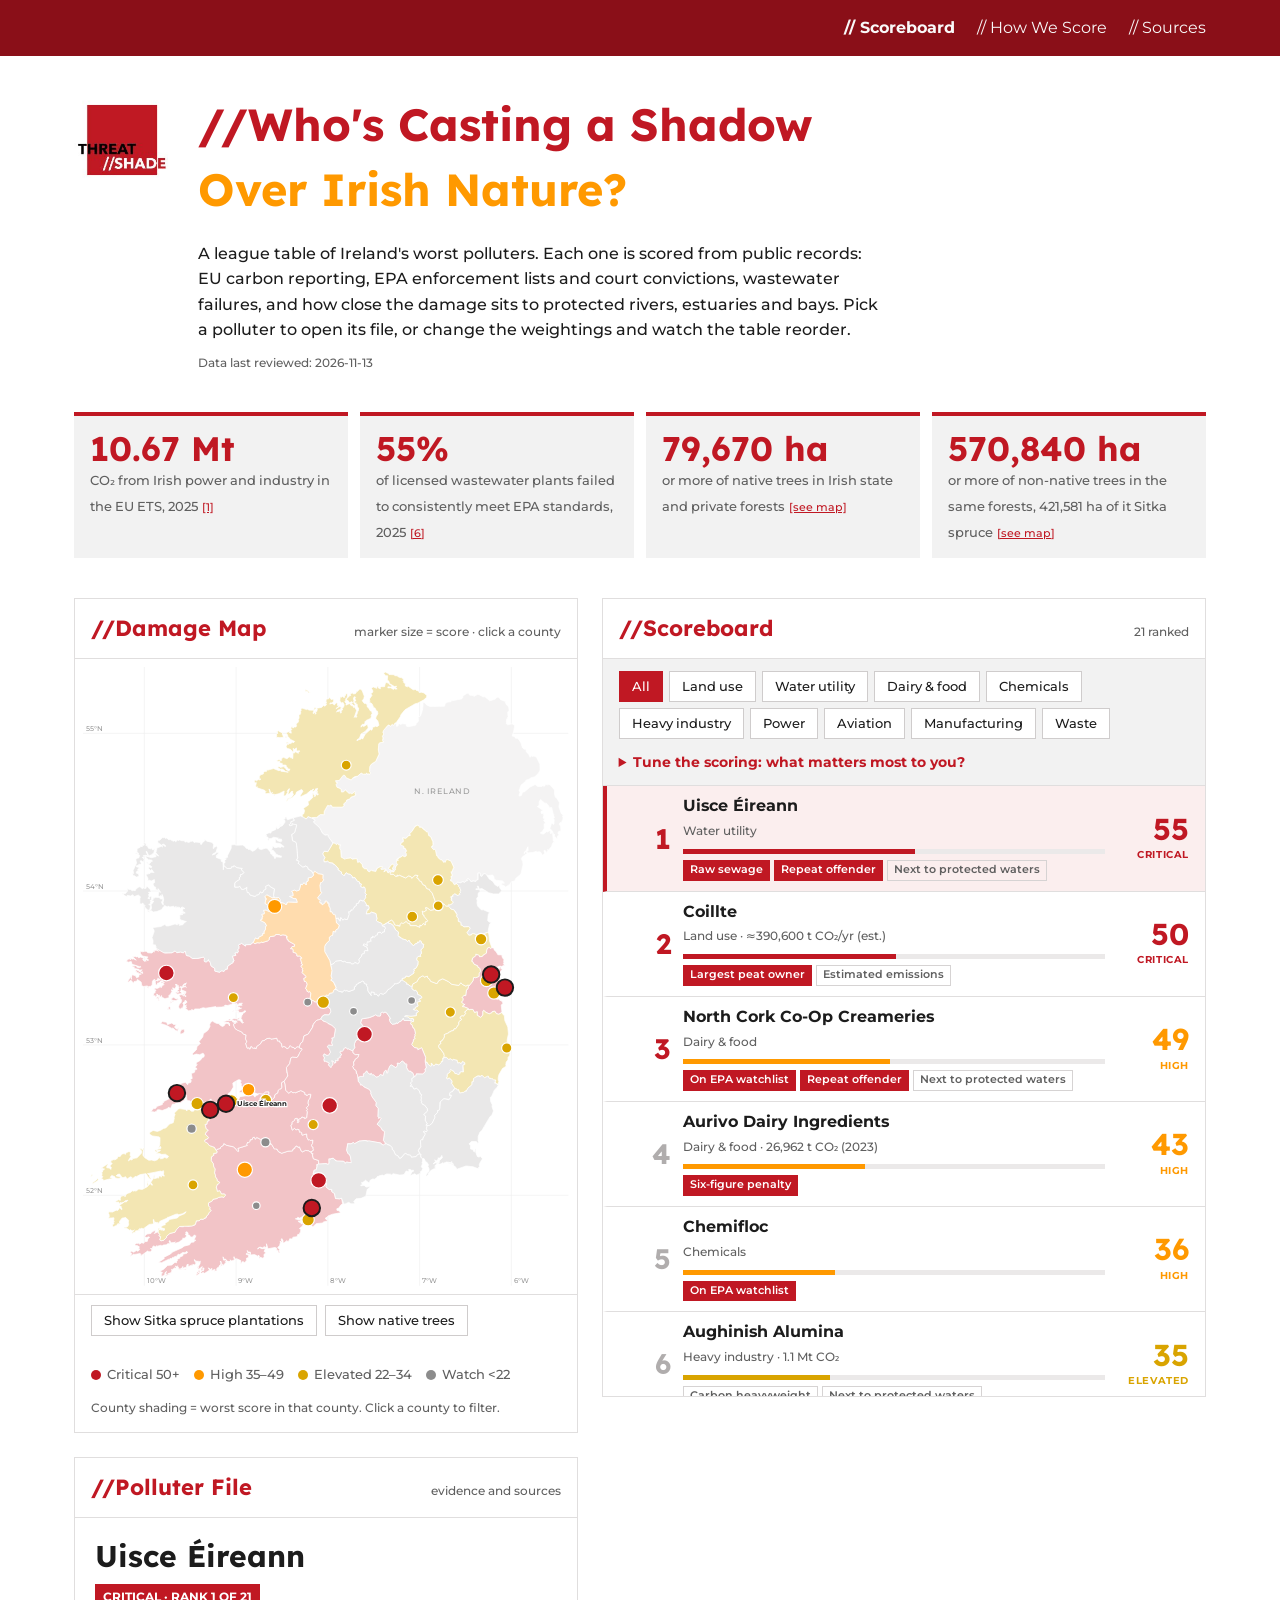
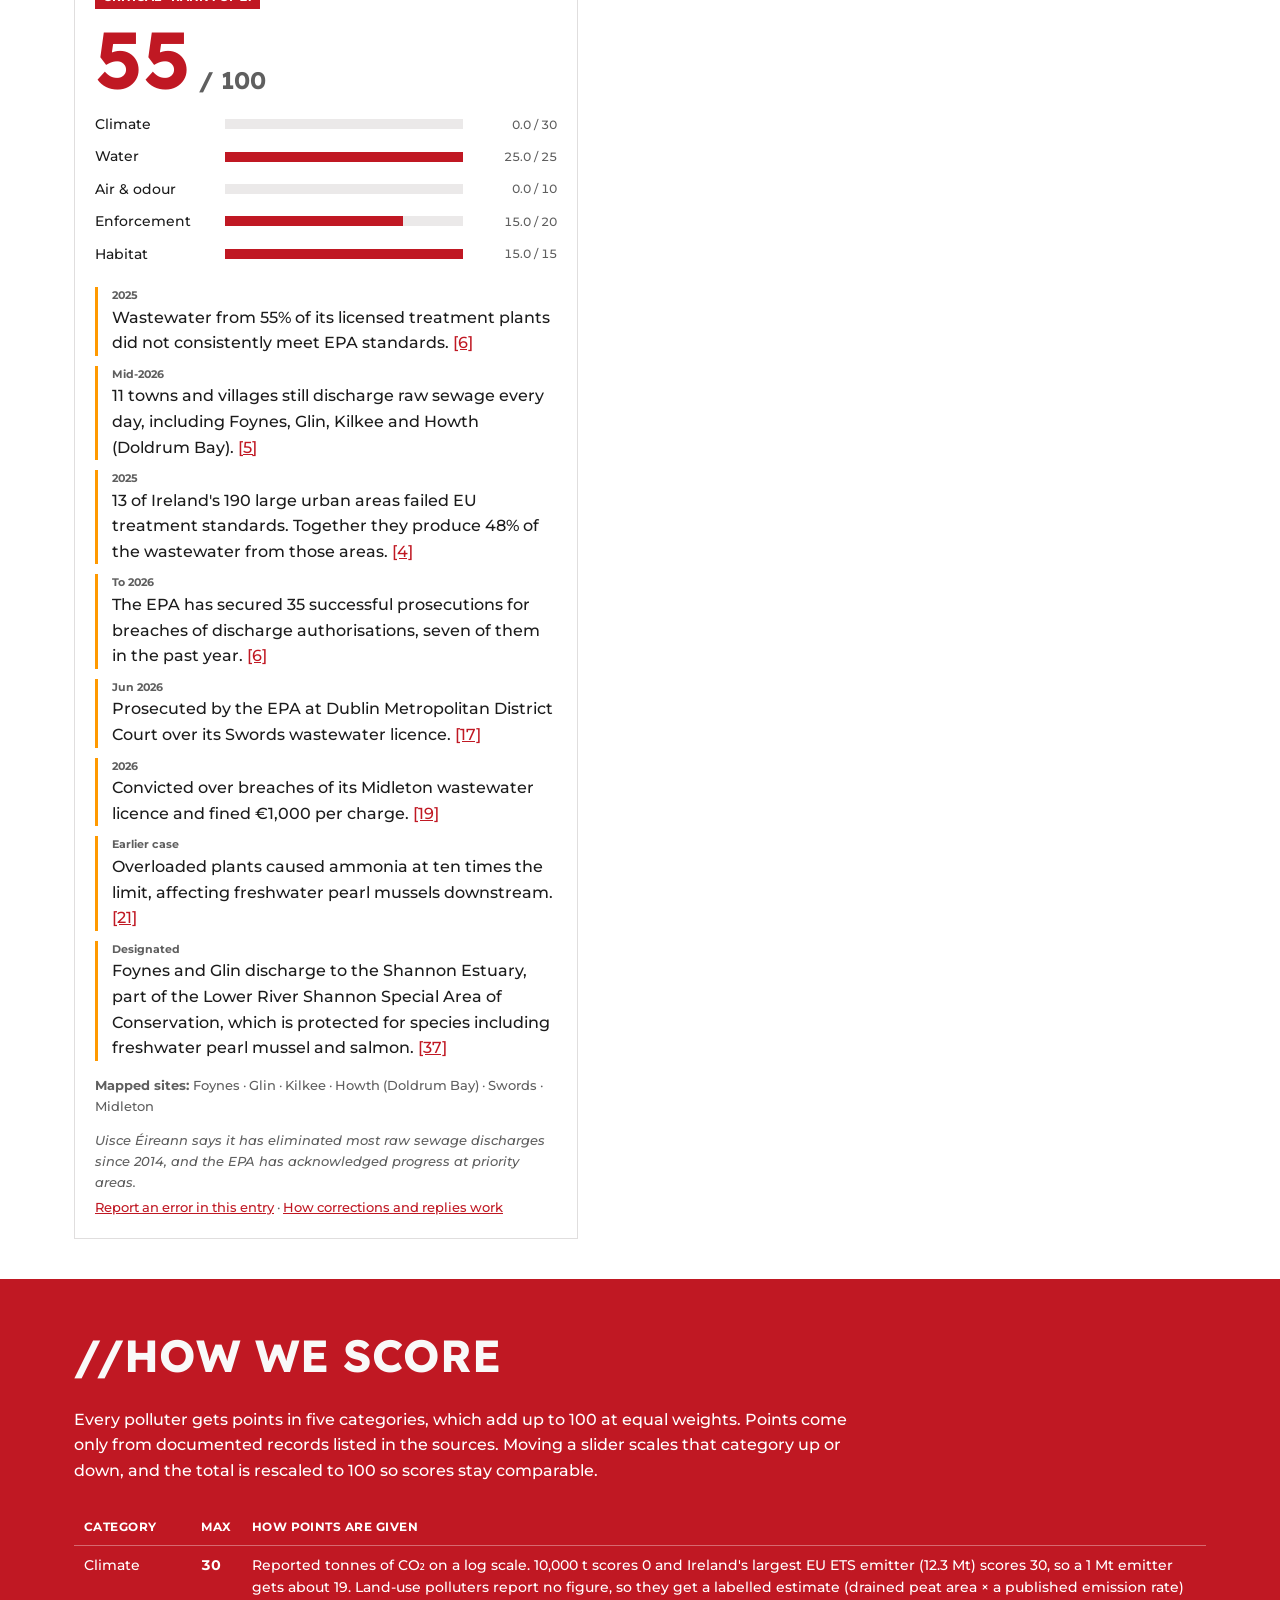
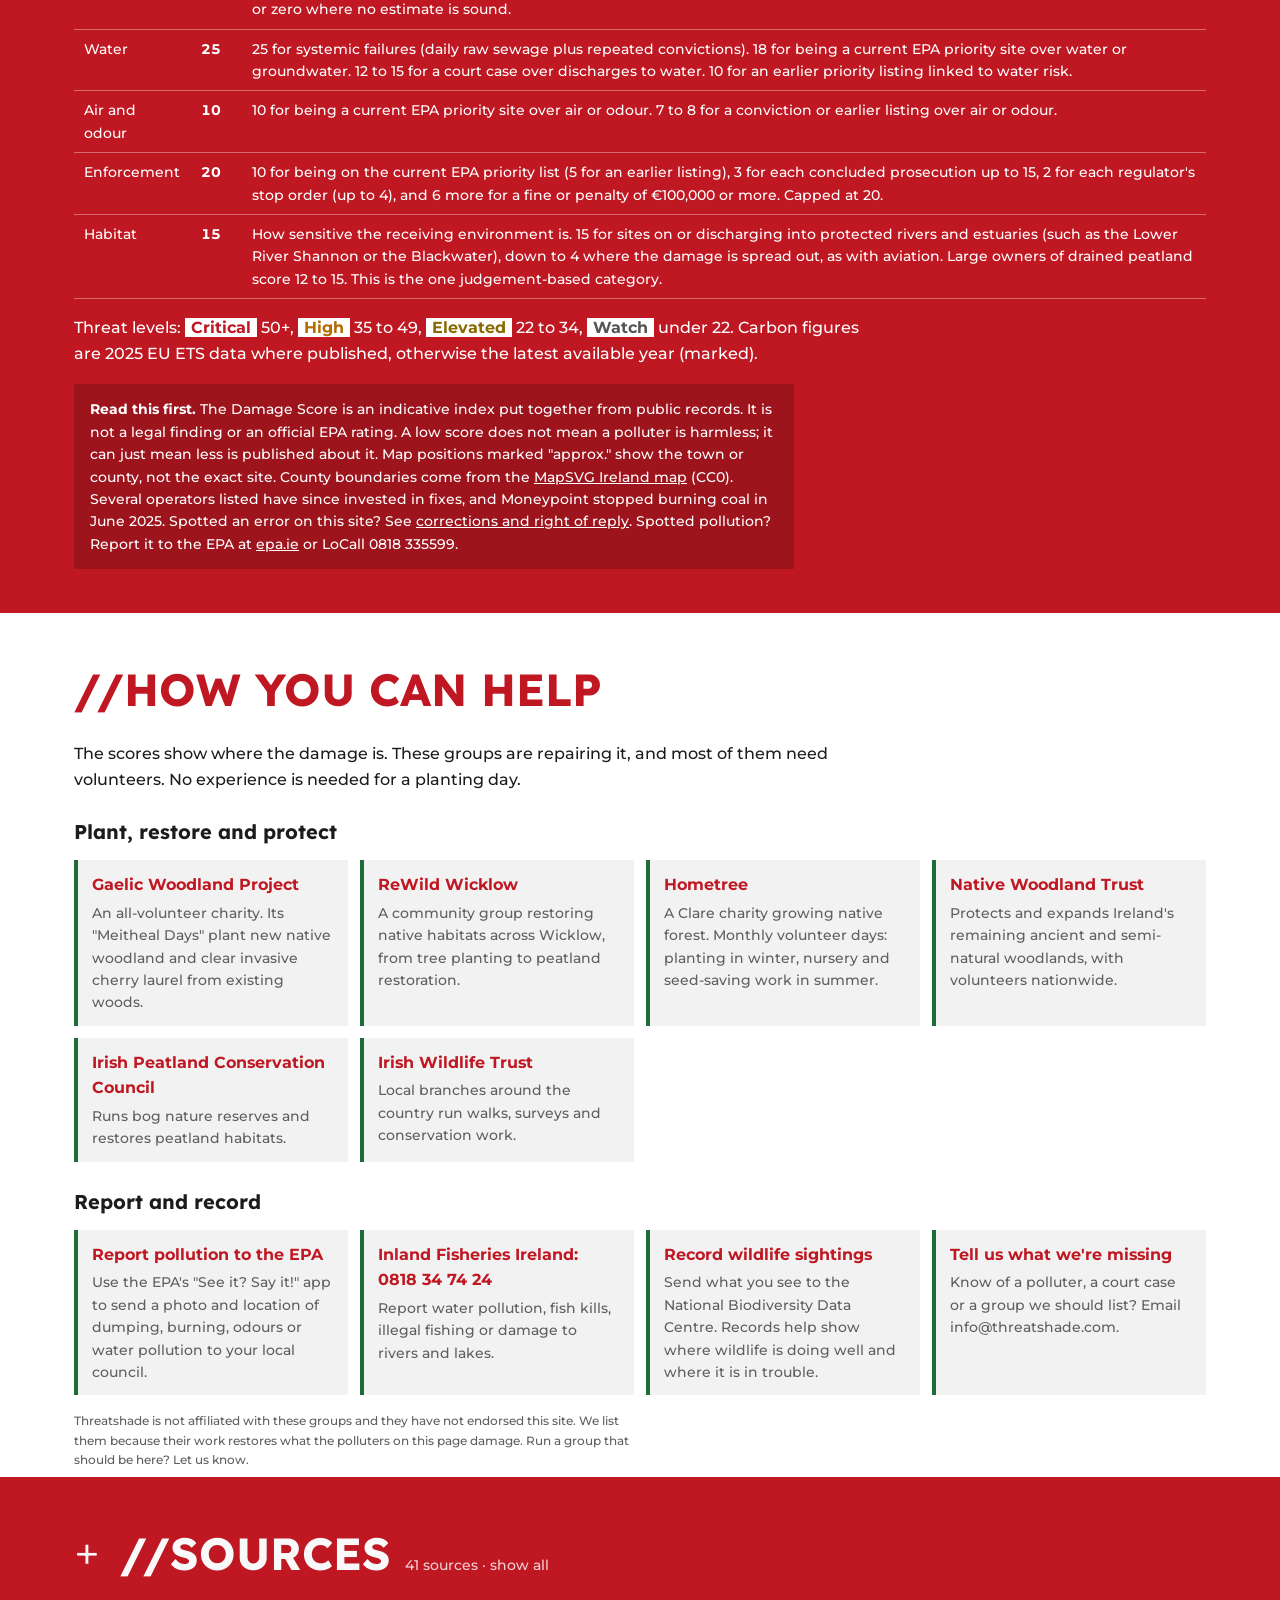
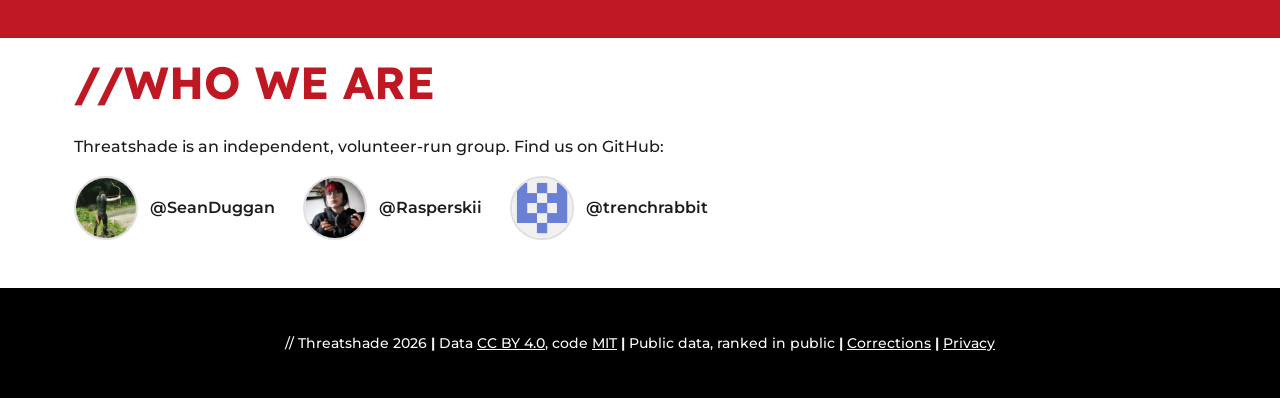
==== commit e84aceec: "Draw the tree layers as hexagons with distinct colour steps" ====
--- a/site/index.html
+++ b/site/index.html
@@ -38,8 +38,8 @@
     <div class="facts">
       <div class="fact"><b>10.67 Mt</b><span>CO₂ from Irish power and industry in the EU ETS, 2025</span> <a href="#src-1">[1]</a></div>
       <div class="fact"><b>55%</b><span>of licensed wastewater plants failed to consistently meet EPA standards, 2025</span> <a href="#src-6">[6]</a></div>
-      <div class="fact"><b id="native-total">79,682 ha</b><span id="native-fact">or more of native trees in Irish state and private forests</span> <a href="#scoreboard" id="native-fact-link">[see map]</a></div>
-      <div class="fact"><b id="nonnative-total">570,840 ha</b><span id="nonnative-fact">or more of non-native trees in the same forests, 421,556 ha of it Sitka spruce</span> <a href="#scoreboard" id="nonnative-fact-link">[see map]</a></div>
+      <div class="fact"><b id="native-total">79,670 ha</b><span id="native-fact">or more of native trees in Irish state and private forests</span> <a href="#scoreboard" id="native-fact-link">[see map]</a></div>
+      <div class="fact"><b id="nonnative-total">570,840 ha</b><span id="nonnative-fact">or more of non-native trees in the same forests, 421,581 ha of it Sitka spruce</span> <a href="#scoreboard" id="nonnative-fact-link">[see map]</a></div>
     </div>
   </section>
 
--- a/site/styles.css
+++ b/site/styles.css
@@ -4,6 +4,7 @@
 @font-face{font-family:"Source Code Pro";font-style:normal;font-weight:400 700;font-display:swap;src:url("assets/fonts/sourcecodepro-latin.woff2") format("woff2");unicode-range:U+0000-00FF, U+0131, U+0152-0153, U+02BB-02BC, U+02C6, U+02DA, U+02DC, U+0304, U+0308, U+0329, U+2000-206F, U+20AC, U+2122, U+2191, U+2193, U+2212, U+2215, U+FEFF, U+FFFD}
 :root{
   --red:#c01823;
+  --red-dark:#8a0f18;
   --orange:#ff9900;
   --text:#1c1c1c;
   --muted:#5f5f5f;
@@ -28,7 +29,7 @@
 .mono{font-family:var(--mono)}
 .slash{color:inherit;margin-right:.1em}
 
-header.top{background:var(--red);position:sticky;top:0;z-index:20}
+header.top{background:var(--red-dark);position:sticky;top:0;z-index:20}
 header.top .wrap{display:flex;align-items:center;justify-content:flex-end;gap:16px;min-height:56px;flex-wrap:wrap}
 nav{display:flex;gap:22px;flex-wrap:wrap}
 nav a{color:#f9f9f9;text-decoration:none;font-family:var(--body);font-weight:400;font-size:16px}
@@ -191,13 +192,17 @@
 #countyfilter:empty{display:none}
 #map .tree-layer{display:none;pointer-events:none}
 #map .tree-layer.on{display:inline}
-#map .tree-layer.sitka rect,.tree-key.sitka i.sw{fill:#1f6b3a;background:#1f6b3a}
-#map .tree-layer.native rect,.tree-key.native i.sw{fill:#6a3d9a;background:#6a3d9a}
-#map .tree-layer .s1{fill-opacity:.22} .tree-swatches .s1{opacity:.22}
-#map .tree-layer .s2{fill-opacity:.38} .tree-swatches .s2{opacity:.38}
-#map .tree-layer .s3{fill-opacity:.55} .tree-swatches .s3{opacity:.55}
-#map .tree-layer .s4{fill-opacity:.72} .tree-swatches .s4{opacity:.72}
-#map .tree-layer .s5{fill-opacity:.88} .tree-swatches .s5{opacity:.88}
+#map .tree-layer polygon{stroke:#fff;stroke-width:.6;stroke-opacity:.7}
+#map .tree-layer.sitka .s1,.tree-key.sitka .s1{fill:#d9ecd0;background:#d9ecd0}
+#map .tree-layer.sitka .s2,.tree-key.sitka .s2{fill:#a6d391;background:#a6d391}
+#map .tree-layer.sitka .s3,.tree-key.sitka .s3{fill:#5fae5b;background:#5fae5b}
+#map .tree-layer.sitka .s4,.tree-key.sitka .s4{fill:#2a7d3d;background:#2a7d3d}
+#map .tree-layer.sitka .s5,.tree-key.sitka .s5{fill:#0d4a22;background:#0d4a22}
+#map .tree-layer.native .s1,.tree-key.native .s1{fill:#e8def2;background:#e8def2}
+#map .tree-layer.native .s2,.tree-key.native .s2{fill:#c6aedf;background:#c6aedf}
+#map .tree-layer.native .s3,.tree-key.native .s3{fill:#9a74c4;background:#9a74c4}
+#map .tree-layer.native .s4,.tree-key.native .s4{fill:#6a3d9a;background:#6a3d9a}
+#map .tree-layer.native .s5,.tree-key.native .s5{fill:#3d1a63;background:#3d1a63}
 .tree-buttons{flex-basis:100%;display:flex;flex-wrap:wrap;gap:8px}
 .tree-toggle.sitka[aria-pressed="true"]{background:#1f6b3a;color:#fff;border-color:#1f6b3a}
 .tree-toggle.native[aria-pressed="true"]{background:#6a3d9a;color:#fff;border-color:#6a3d9a}
